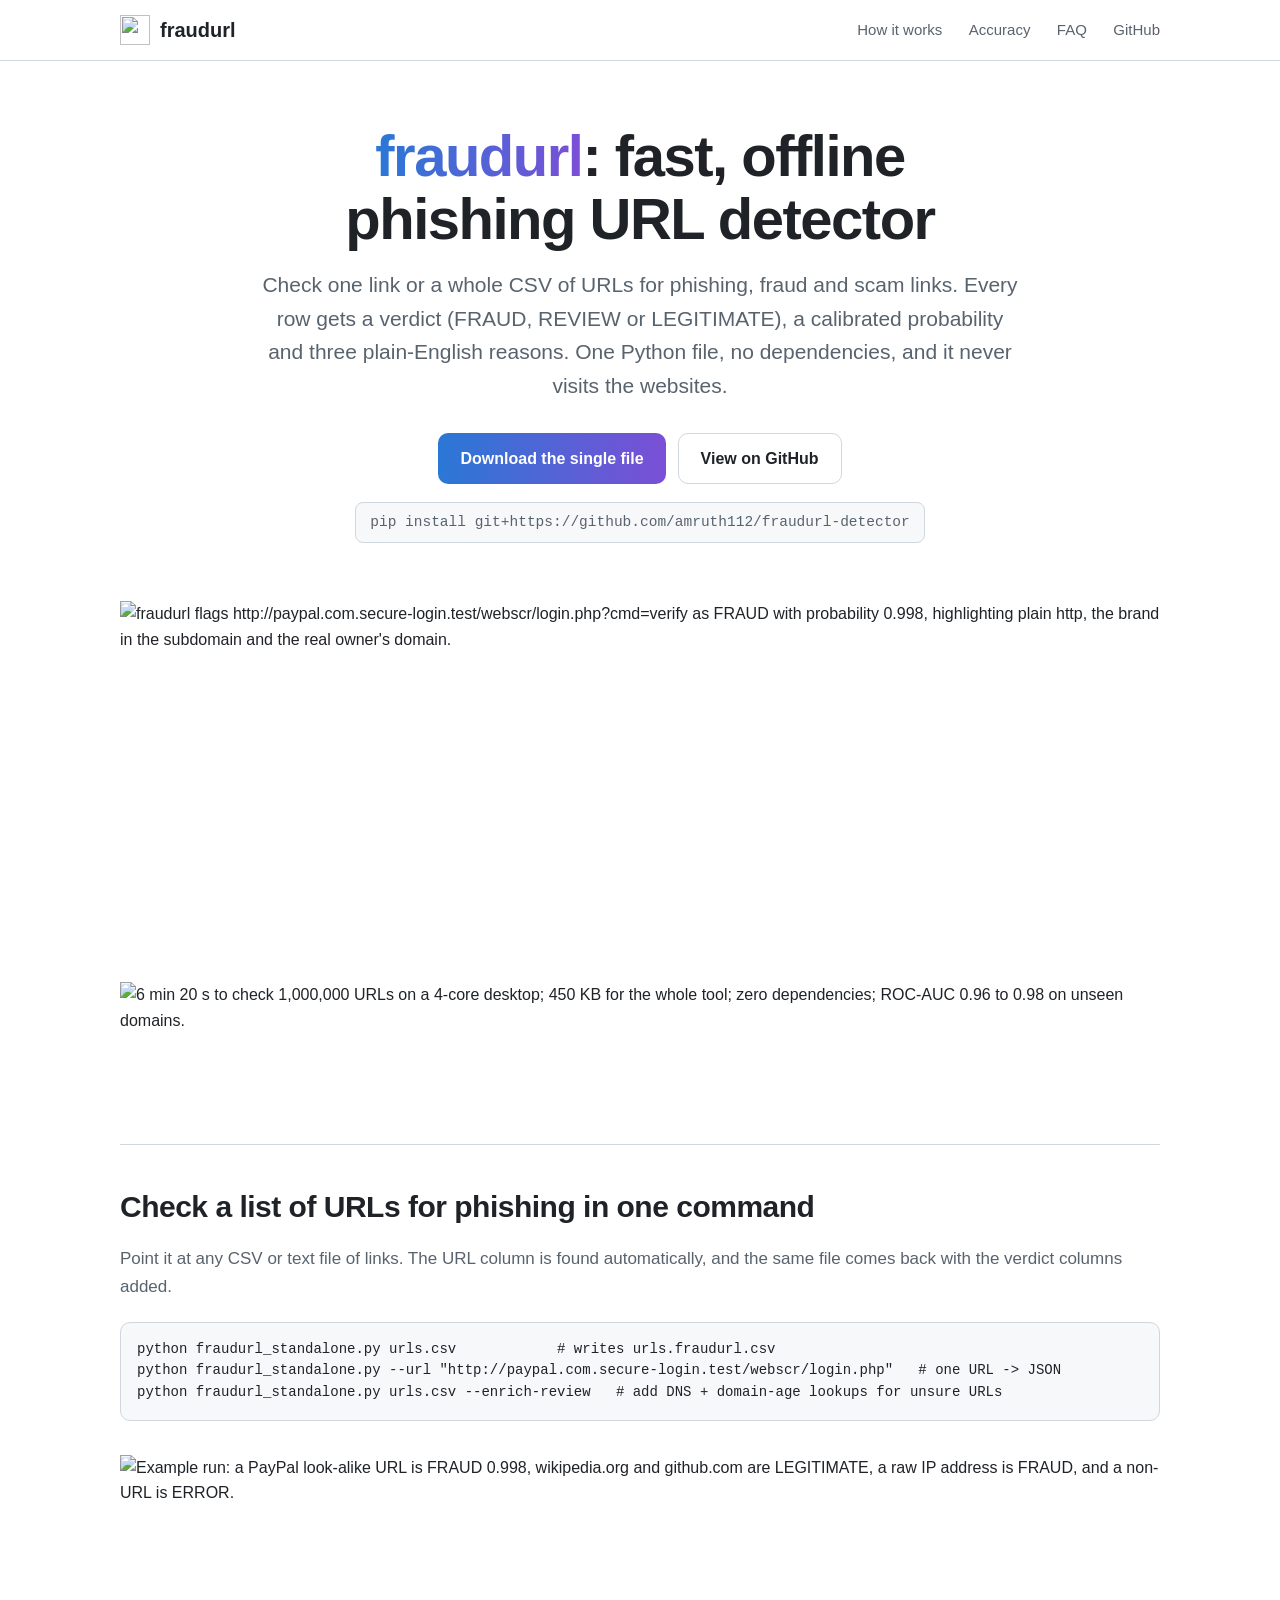
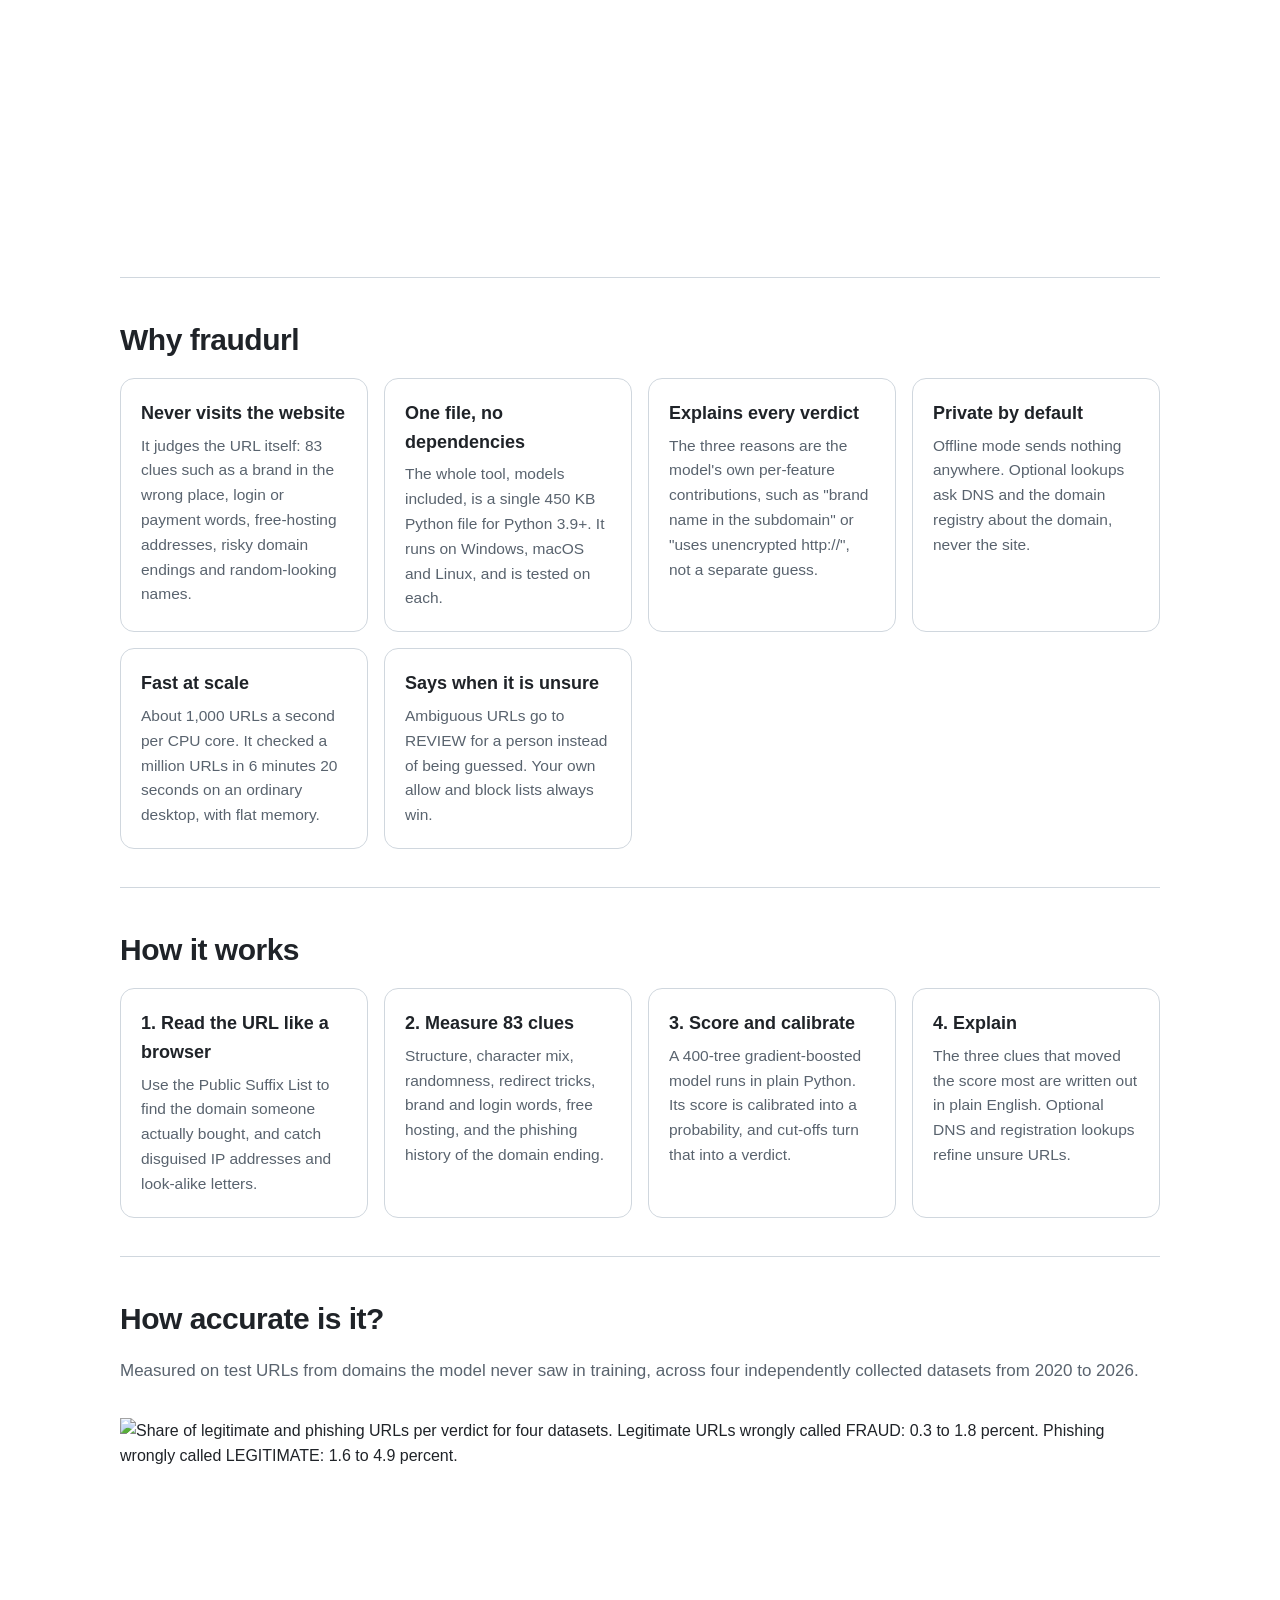
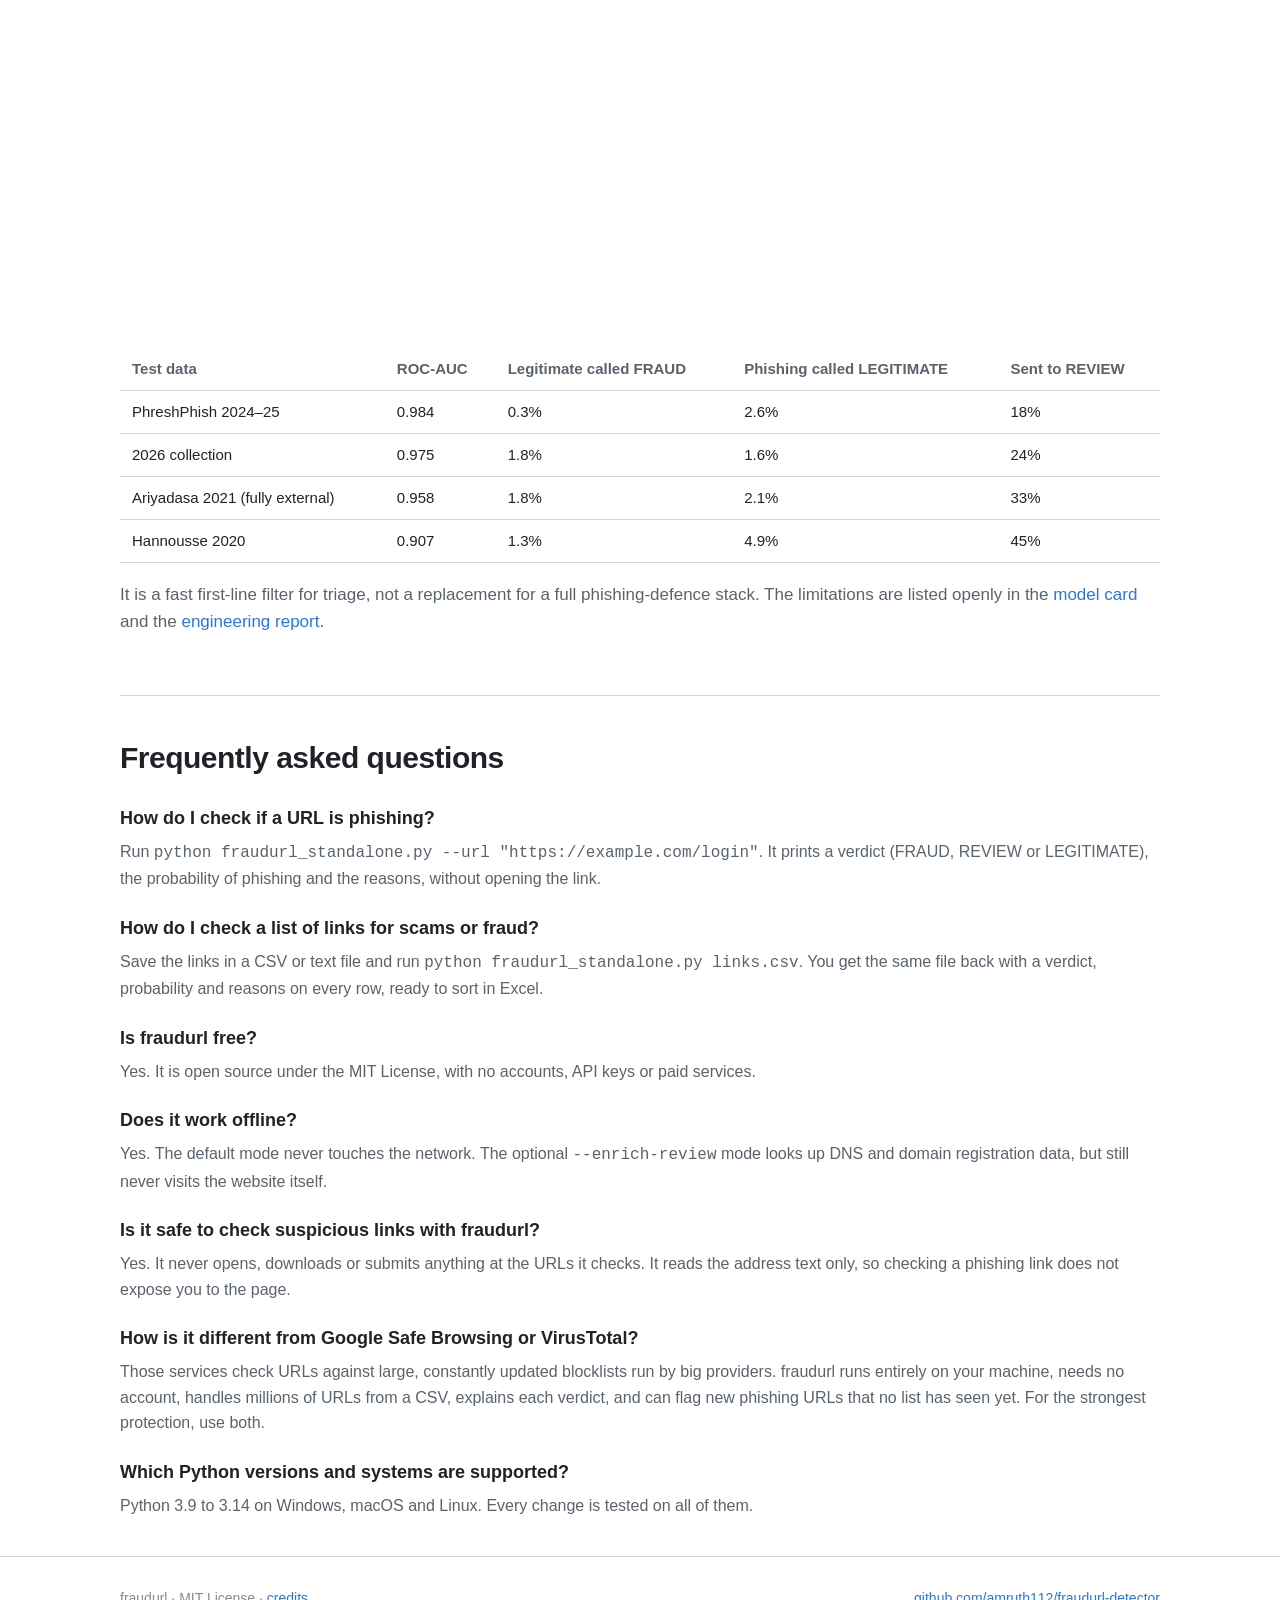
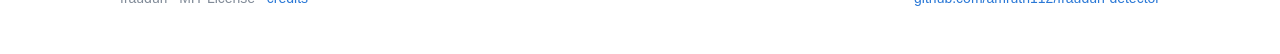
==== site/index.html @ 2fe46972 "SEO: project website, social preview image, README FAQ and title - site/: GitHub Pages landing page " ====
<!doctype html>
<html lang="en">
<head>
<meta charset="utf-8">
<meta name="viewport" content="width=device-width, initial-scale=1">
<title>fraudurl: Fast, Offline Phishing URL Detector for Python (Free, Open Source)</title>
<meta name="description" content="fraudurl is a free, open-source phishing URL detector. Check one link or a whole CSV of URLs for phishing, fraud and scam links, offline, with a calibrated probability and plain-English reasons. One Python file, no dependencies.">
<meta name="keywords" content="fraudurl, phishing URL detector, phishing URL checker, malicious URL detection, scam link checker, fraud URL checker, check URL for phishing, phishing detection python, URL classifier, CSV">
<meta name="author" content="Amruthjithraj V.R">
<meta name="robots" content="index, follow">
<link rel="canonical" href="https://amruth112.github.io/fraudurl-detector/">
<link rel="icon" href="assets/favicon.svg" type="image/svg+xml">
<meta name="theme-color" content="#0d1117">

<meta property="og:type" content="website">
<meta property="og:site_name" content="fraudurl">
<meta property="og:title" content="fraudurl: fast, offline phishing URL detector">
<meta property="og:description" content="Check any URL or CSV list for phishing, fraud and scam links. One Python file, zero dependencies, plain-English reasons for every verdict.">
<meta property="og:url" content="https://amruth112.github.io/fraudurl-detector/">
<meta property="og:image" content="https://amruth112.github.io/fraudurl-detector/assets/social-preview.png">
<meta property="og:image:width" content="1280">
<meta property="og:image:height" content="640">
<meta property="og:image:alt" content="fraudurl: fast, offline phishing URL detector">
<meta name="twitter:card" content="summary_large_image">
<meta name="twitter:title" content="fraudurl: fast, offline phishing URL detector">
<meta name="twitter:description" content="Check any URL or CSV list for phishing, fraud and scam links. One Python file, zero dependencies.">
<meta name="twitter:image" content="https://amruth112.github.io/fraudurl-detector/assets/social-preview.png">

<script type="application/ld+json">
{
  "@context": "https://schema.org",
  "@type": "SoftwareApplication",
  "name": "fraudurl",
  "alternateName": ["fraudurl-detector", "fraud url detector"],
  "description": "Fast, offline phishing URL detector. Checks a single URL or a CSV list of URLs for phishing, fraud and scam links and returns a verdict (FRAUD, REVIEW or LEGITIMATE), a calibrated probability and plain-English reasons.",
  "applicationCategory": "SecurityApplication",
  "operatingSystem": "Windows, macOS, Linux",
  "softwareVersion": "1.0.0",
  "datePublished": "2026-09-28",
  "license": "https://opensource.org/licenses/MIT",
  "isAccessibleForFree": true,
  "offers": {"@type": "Offer", "price": "0", "priceCurrency": "USD"},
  "url": "https://amruth112.github.io/fraudurl-detector/",
  "downloadUrl": "https://github.com/amruth112/fraudurl-detector/releases/latest/download/fraudurl_standalone.py",
  "installUrl": "https://github.com/amruth112/fraudurl-detector#quick-start",
  "screenshot": "https://amruth112.github.io/fraudurl-detector/assets/social-preview.png",
  "author": {"@type": "Person", "name": "Amruthjithraj V.R", "url": "https://github.com/amruth112"},
  "sameAs": ["https://github.com/amruth112/fraudurl-detector"]
}
</script>
<script type="application/ld+json">
{
  "@context": "https://schema.org",
  "@type": "SoftwareSourceCode",
  "name": "fraudurl",
  "codeRepository": "https://github.com/amruth112/fraudurl-detector",
  "programmingLanguage": "Python",
  "runtimePlatform": "Python 3.9+",
  "license": "https://opensource.org/licenses/MIT",
  "description": "Open-source phishing and malicious URL detection in pure Python: 83 URL features, a gradient-boosted model, calibrated probabilities and explainable verdicts."
}
</script>

<style>
:root {
  --bg: #ffffff; --bg2: #f6f8fa; --card: #ffffff; --ink: #1f2328; --ink2: #59636e; --muted: #818b98;
  --border: #d0d7de; --accent: #2a78d6; --accent2: #7b4fd6; --code: #f6f8fa;
}
@media (prefers-color-scheme: dark) {
  :root { --bg: #0d1117; --bg2: #121a2a; --card: #151b23; --ink: #f0f6fc; --ink2: #9198a1; --muted: #768390;
          --border: #3d444d; --accent: #3987e5; --accent2: #9d7ce8; --code: #151b23; }
}
* { box-sizing: border-box; }
html { scroll-behavior: smooth; }
body { margin: 0; background: var(--bg); color: var(--ink); line-height: 1.6;
       font-family: -apple-system, BlinkMacSystemFont, "Segoe UI", "Noto Sans", Helvetica, Arial, sans-serif; }
a { color: var(--accent); text-decoration: none; }
a:hover { text-decoration: underline; }
.wrap { max-width: 1080px; margin: 0 auto; padding: 0 20px; }
header.top { position: sticky; top: 0; z-index: 10; background: color-mix(in srgb, var(--bg) 88%, transparent);
             backdrop-filter: blur(8px); border-bottom: 1px solid var(--border); }
header.top .wrap { display: flex; align-items: center; justify-content: space-between; height: 60px; }
.brand { display: flex; align-items: center; gap: 10px; font-weight: 800; font-size: 20px; color: var(--ink); }
.brand img { width: 30px; height: 30px; }
nav a { color: var(--ink2); margin-left: 22px; font-weight: 500; font-size: 15px; }
.hero { padding: 64px 0 24px; text-align: center; }
.hero h1 { font-size: clamp(34px, 5.6vw, 58px); line-height: 1.08; letter-spacing: -1.5px; margin: 0 0 18px; }
.hero h1 .grad { background: linear-gradient(90deg, var(--accent), var(--accent2)); -webkit-background-clip: text;
                 background-clip: text; color: transparent; }
.hero p.lead { font-size: clamp(17px, 2.2vw, 21px); color: var(--ink2); max-width: 760px; margin: 0 auto 30px; }
.cta { display: flex; gap: 12px; justify-content: center; flex-wrap: wrap; margin-bottom: 18px; }
.btn { display: inline-flex; align-items: center; gap: 8px; padding: 12px 22px; border-radius: 10px; font-weight: 700;
       font-size: 16px; border: 1px solid var(--border); color: var(--ink); background: var(--card); }
.btn.primary { background: linear-gradient(90deg, var(--accent), var(--accent2)); color: #fff; border: 0; }
.btn:hover { text-decoration: none; filter: brightness(1.05); }
.install { display: inline-block; font-family: ui-monospace, SFMono-Regular, Menlo, Consolas, monospace; font-size: 14.5px;
           background: var(--code); border: 1px solid var(--border); border-radius: 8px; padding: 8px 14px; color: var(--ink2); }
figure { margin: 34px 0; }
figure img, picture img { width: 100%; height: auto; display: block; }
section { padding: 38px 0; border-top: 1px solid var(--border); }
section h2 { font-size: 30px; letter-spacing: -0.5px; margin: 0 0 14px; }
section p.sub { color: var(--ink2); margin: 0 0 22px; font-size: 17px; }
.grid { display: grid; grid-template-columns: repeat(auto-fit, minmax(230px, 1fr)); gap: 16px; }
.card { background: var(--card); border: 1px solid var(--border); border-radius: 14px; padding: 20px; }
.card h3 { margin: 0 0 6px; font-size: 18px; }
.card p { margin: 0; color: var(--ink2); font-size: 15.5px; }
pre { background: var(--code); border: 1px solid var(--border); border-radius: 10px; padding: 16px; overflow-x: auto;
      font-size: 14px; line-height: 1.55; }
code { font-family: ui-monospace, SFMono-Regular, Menlo, Consolas, monospace; }
table { width: 100%; border-collapse: collapse; font-size: 15px; }
th, td { text-align: left; padding: 9px 12px; border-bottom: 1px solid var(--border); }
th { color: var(--ink2); font-weight: 600; }
.faq h3 { font-size: 18px; margin: 22px 0 6px; }
.faq p { margin: 0; color: var(--ink2); }
footer { border-top: 1px solid var(--border); padding: 30px 0 50px; color: var(--muted); font-size: 14px; }
footer .wrap { display: flex; justify-content: space-between; flex-wrap: wrap; gap: 12px; }
@media (max-width: 640px) { nav a.opt { display: none; } }
</style>
</head>
<body>

<header class="top">
  <div class="wrap">
    <a class="brand" href="#top"><img src="assets/favicon.svg" alt="" width="30" height="30">fraudurl</a>
    <nav>
      <a class="opt" href="#how">How it works</a>
      <a class="opt" href="#accuracy">Accuracy</a>
      <a class="opt" href="#faq">FAQ</a>
      <a href="https://github.com/amruth112/fraudurl-detector">GitHub</a>
    </nav>
  </div>
</header>

<main id="top" class="wrap">

  <div class="hero">
    <h1><span class="grad">fraudurl</span>: fast, offline<br>phishing URL detector</h1>
    <p class="lead">Check one link or a whole CSV of URLs for phishing, fraud and scam links. Every row gets a verdict
      (FRAUD, REVIEW or LEGITIMATE), a calibrated probability and three plain-English reasons. One Python file, no
      dependencies, and it never visits the websites.</p>
    <div class="cta">
      <a class="btn primary" href="https://github.com/amruth112/fraudurl-detector/releases/latest/download/fraudurl_standalone.py">Download the single file</a>
      <a class="btn" href="https://github.com/amruth112/fraudurl-detector">View on GitHub</a>
    </div>
    <span class="install">pip install git+https://github.com/amruth112/fraudurl-detector</span>
  </div>

  <figure>
    <picture>
      <source media="(prefers-color-scheme: dark)" srcset="assets/hero-dark.svg">
      <img src="assets/hero-light.svg" width="1200" height="400"
           alt="fraudurl flags http://paypal.com.secure-login.test/webscr/login.php?cmd=verify as FRAUD with probability 0.998, highlighting plain http, the brand in the subdomain and the real owner's domain.">
    </picture>
  </figure>

  <figure>
    <picture>
      <source media="(prefers-color-scheme: dark)" srcset="assets/stats-dark.svg">
      <img src="assets/stats-light.svg" width="1200" height="148" loading="lazy"
           alt="6 min 20 s to check 1,000,000 URLs on a 4-core desktop; 450 KB for the whole tool; zero dependencies; ROC-AUC 0.96 to 0.98 on unseen domains.">
    </picture>
  </figure>

  <section id="use">
    <h2>Check a list of URLs for phishing in one command</h2>
    <p class="sub">Point it at any CSV or text file of links. The URL column is found automatically, and the same
      file comes back with the verdict columns added.</p>
<pre><code>python fraudurl_standalone.py urls.csv            # writes urls.fraudurl.csv
python fraudurl_standalone.py --url "http://paypal.com.secure-login.test/webscr/login.php"   # one URL -> JSON
python fraudurl_standalone.py urls.csv --enrich-review   # add DNS + domain-age lookups for unsure URLs</code></pre>
    <figure>
      <picture>
        <source media="(prefers-color-scheme: dark)" srcset="assets/demo-dark.svg">
        <img src="assets/demo-light.svg" width="1200" height="404" loading="lazy"
             alt="Example run: a PayPal look-alike URL is FRAUD 0.998, wikipedia.org and github.com are LEGITIMATE, a raw IP address is FRAUD, and a non-URL is ERROR.">
      </picture>
    </figure>
  </section>

  <section id="why">
    <h2>Why fraudurl</h2>
    <div class="grid">
      <div class="card"><h3>Never visits the website</h3><p>It judges the URL itself: 83 clues such as a brand in the
        wrong place, login or payment words, free-hosting addresses, risky domain endings and random-looking names.</p></div>
      <div class="card"><h3>One file, no dependencies</h3><p>The whole tool, models included, is a single 450 KB Python
        file for Python 3.9+. It runs on Windows, macOS and Linux, and is tested on each.</p></div>
      <div class="card"><h3>Explains every verdict</h3><p>The three reasons are the model's own per-feature
        contributions, such as "brand name in the subdomain" or "uses unencrypted http://", not a separate guess.</p></div>
      <div class="card"><h3>Private by default</h3><p>Offline mode sends nothing anywhere. Optional lookups ask DNS and
        the domain registry about the domain, never the site.</p></div>
      <div class="card"><h3>Fast at scale</h3><p>About 1,000 URLs a second per CPU core. It checked a million URLs in
        6 minutes 20 seconds on an ordinary desktop, with flat memory.</p></div>
      <div class="card"><h3>Says when it is unsure</h3><p>Ambiguous URLs go to REVIEW for a person instead of being
        guessed. Your own allow and block lists always win.</p></div>
    </div>
  </section>

  <section id="how">
    <h2>How it works</h2>
    <div class="grid">
      <div class="card"><h3>1. Read the URL like a browser</h3><p>Use the Public Suffix List to find the domain someone
        actually bought, and catch disguised IP addresses and look-alike letters.</p></div>
      <div class="card"><h3>2. Measure 83 clues</h3><p>Structure, character mix, randomness, redirect tricks, brand and
        login words, free hosting, and the phishing history of the domain ending.</p></div>
      <div class="card"><h3>3. Score and calibrate</h3><p>A 400-tree gradient-boosted model runs in plain Python. Its
        score is calibrated into a probability, and cut-offs turn that into a verdict.</p></div>
      <div class="card"><h3>4. Explain</h3><p>The three clues that moved the score most are written out in plain
        English. Optional DNS and registration lookups refine unsure URLs.</p></div>
    </div>
  </section>

  <section id="accuracy">
    <h2>How accurate is it?</h2>
    <p class="sub">Measured on test URLs from domains the model never saw in training, across four independently
      collected datasets from 2020 to 2026.</p>
    <figure>
      <picture>
        <source media="(prefers-color-scheme: dark)" srcset="assets/verdicts-dark.svg">
        <img src="assets/verdicts-light.svg" width="1200" height="572" loading="lazy"
             alt="Share of legitimate and phishing URLs per verdict for four datasets. Legitimate URLs wrongly called FRAUD: 0.3 to 1.8 percent. Phishing wrongly called LEGITIMATE: 1.6 to 4.9 percent.">
      </picture>
    </figure>
    <table>
      <thead><tr><th>Test data</th><th>ROC-AUC</th><th>Legitimate called FRAUD</th><th>Phishing called LEGITIMATE</th><th>Sent to REVIEW</th></tr></thead>
      <tbody>
        <tr><td>PhreshPhish 2024–25</td><td>0.984</td><td>0.3%</td><td>2.6%</td><td>18%</td></tr>
        <tr><td>2026 collection</td><td>0.975</td><td>1.8%</td><td>1.6%</td><td>24%</td></tr>
        <tr><td>Ariyadasa 2021 (fully external)</td><td>0.958</td><td>1.8%</td><td>2.1%</td><td>33%</td></tr>
        <tr><td>Hannousse 2020</td><td>0.907</td><td>1.3%</td><td>4.9%</td><td>45%</td></tr>
      </tbody>
    </table>
    <p class="sub" style="margin-top:18px">It is a fast first-line filter for triage, not a replacement for a full
      phishing-defence stack. The limitations are listed openly in the
      <a href="https://github.com/amruth112/fraudurl-detector/blob/main/MODEL_CARD.md">model card</a> and the
      <a href="https://github.com/amruth112/fraudurl-detector/blob/main/REPORT.md">engineering report</a>.</p>
  </section>

  <section id="faq" class="faq">
    <h2>Frequently asked questions</h2>

    <h3>How do I check if a URL is phishing?</h3>
    <p>Run <code>python fraudurl_standalone.py --url "https://example.com/login"</code>. It prints a verdict (FRAUD,
      REVIEW or LEGITIMATE), the probability of phishing and the reasons, without opening the link.</p>

    <h3>How do I check a list of links for scams or fraud?</h3>
    <p>Save the links in a CSV or text file and run <code>python fraudurl_standalone.py links.csv</code>. You get the
      same file back with a verdict, probability and reasons on every row, ready to sort in Excel.</p>

    <h3>Is fraudurl free?</h3>
    <p>Yes. It is open source under the MIT License, with no accounts, API keys or paid services.</p>

    <h3>Does it work offline?</h3>
    <p>Yes. The default mode never touches the network. The optional <code>--enrich-review</code> mode looks up DNS
      and domain registration data, but still never visits the website itself.</p>

    <h3>Is it safe to check suspicious links with fraudurl?</h3>
    <p>Yes. It never opens, downloads or submits anything at the URLs it checks. It reads the address text only, so
      checking a phishing link does not expose you to the page.</p>

    <h3>How is it different from Google Safe Browsing or VirusTotal?</h3>
    <p>Those services check URLs against large, constantly updated blocklists run by big providers. fraudurl runs
      entirely on your machine, needs no account, handles millions of URLs from a CSV, explains each verdict, and can
      flag new phishing URLs that no list has seen yet. For the strongest protection, use both.</p>

    <h3>Which Python versions and systems are supported?</h3>
    <p>Python 3.9 to 3.14 on Windows, macOS and Linux. Every change is tested on all of them.</p>
  </section>

</main>

<footer>
  <div class="wrap">
    <span>fraudurl · MIT License · <a href="https://github.com/amruth112/fraudurl-detector/blob/main/NOTICE.md">credits</a></span>
    <span><a href="https://github.com/amruth112/fraudurl-detector">github.com/amruth112/fraudurl-detector</a></span>
  </div>
</footer>

</body>
</html>
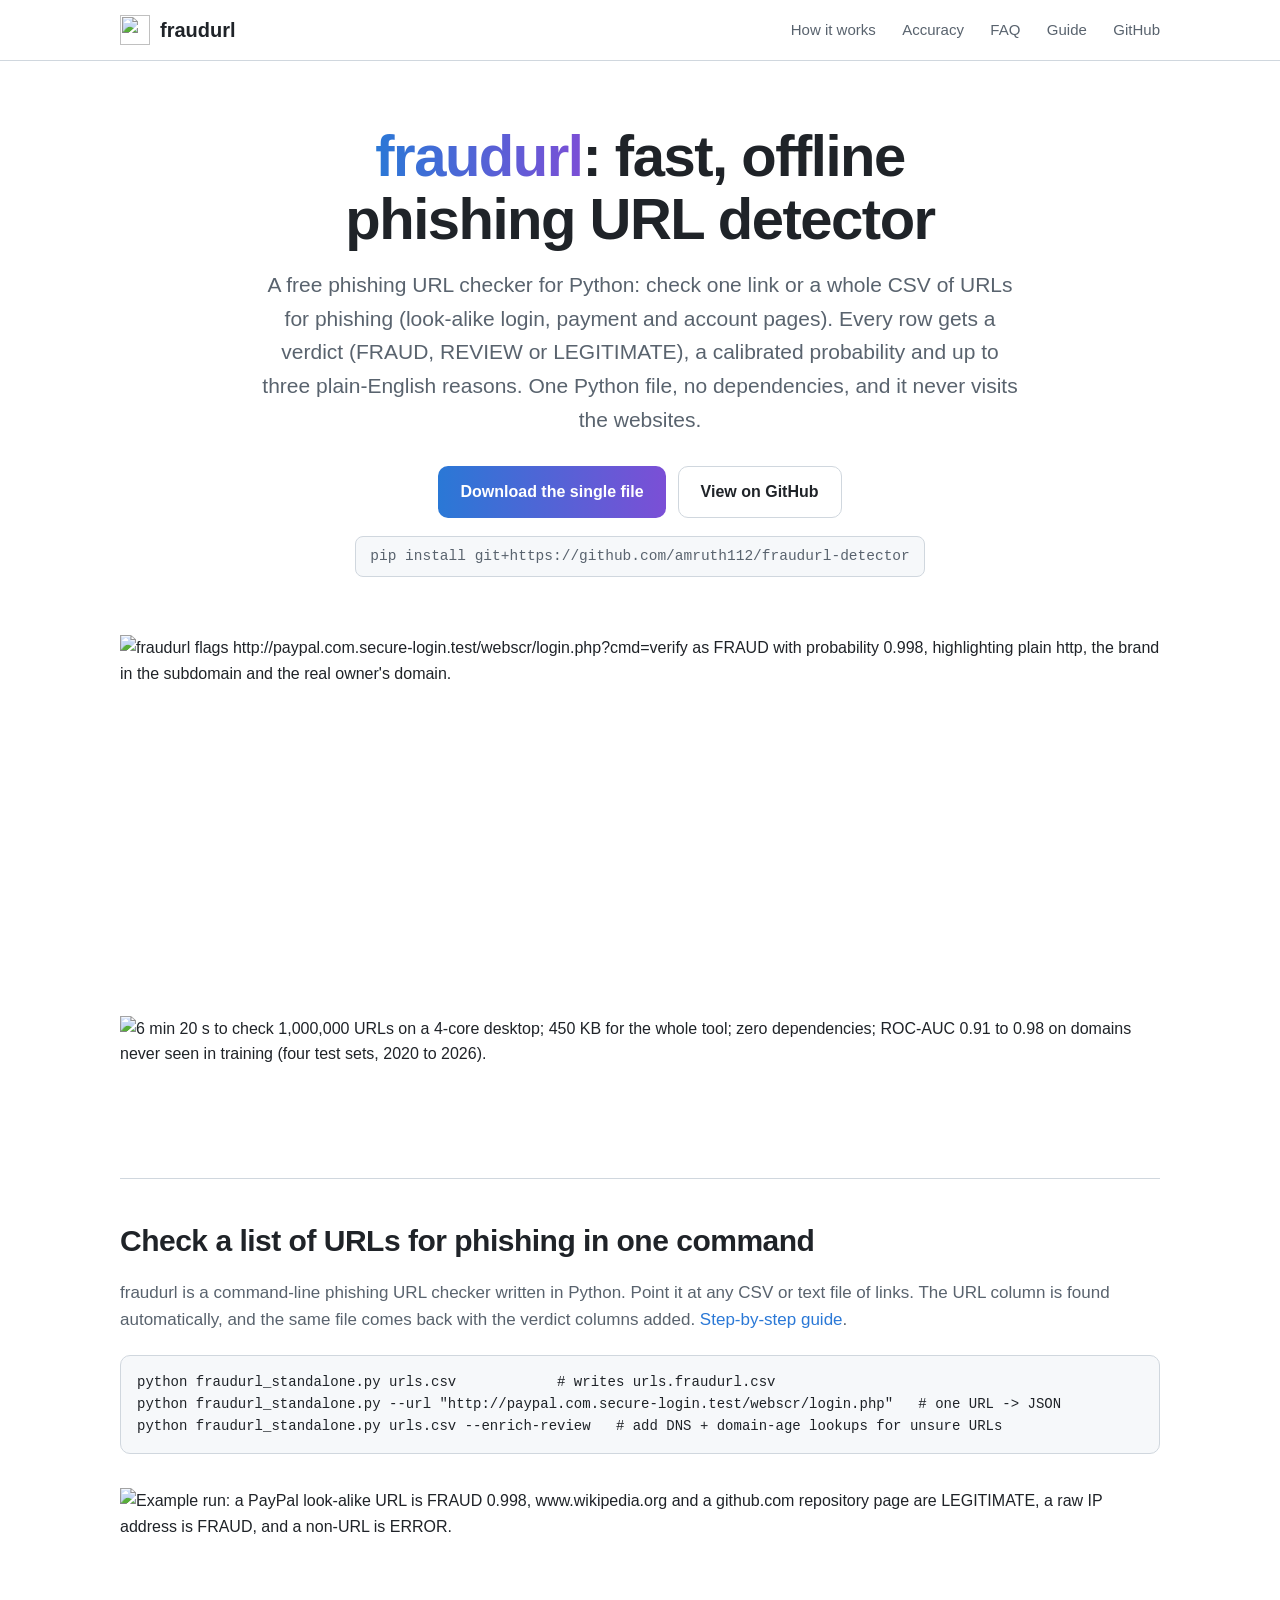
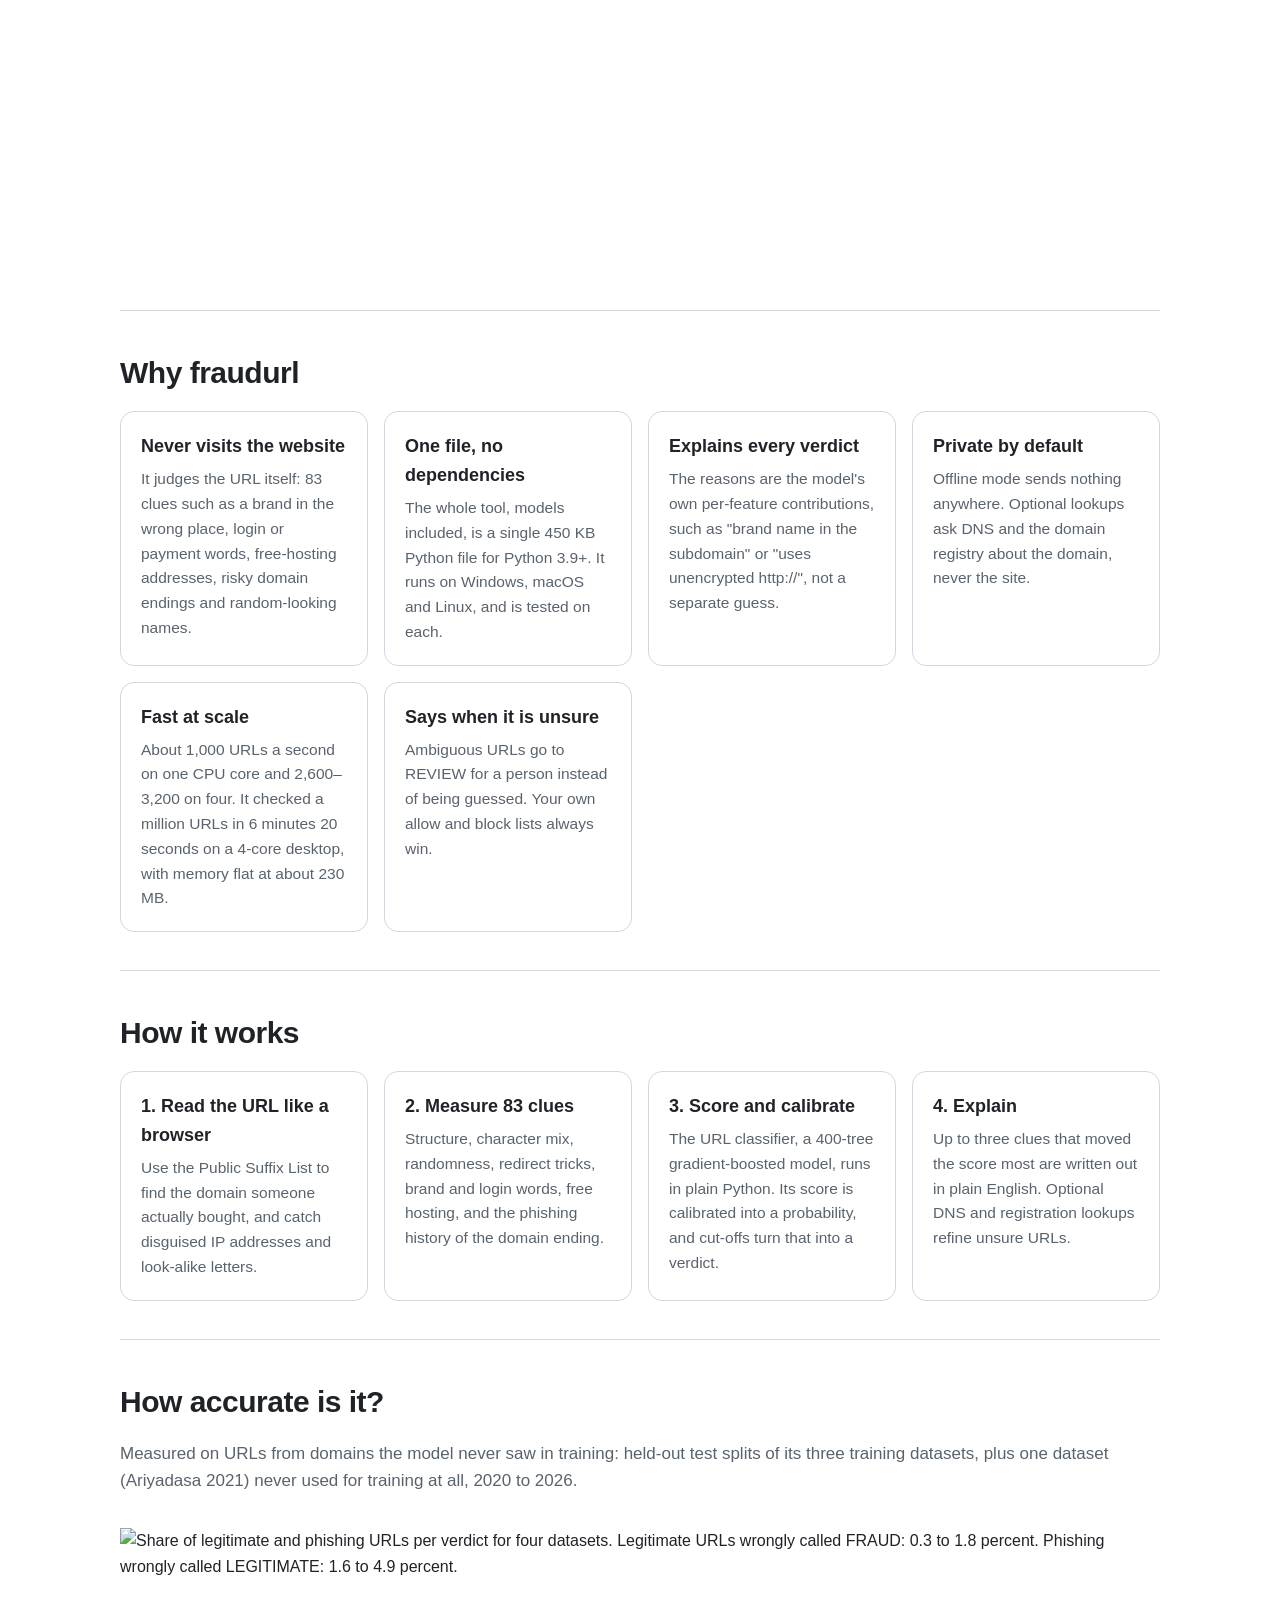
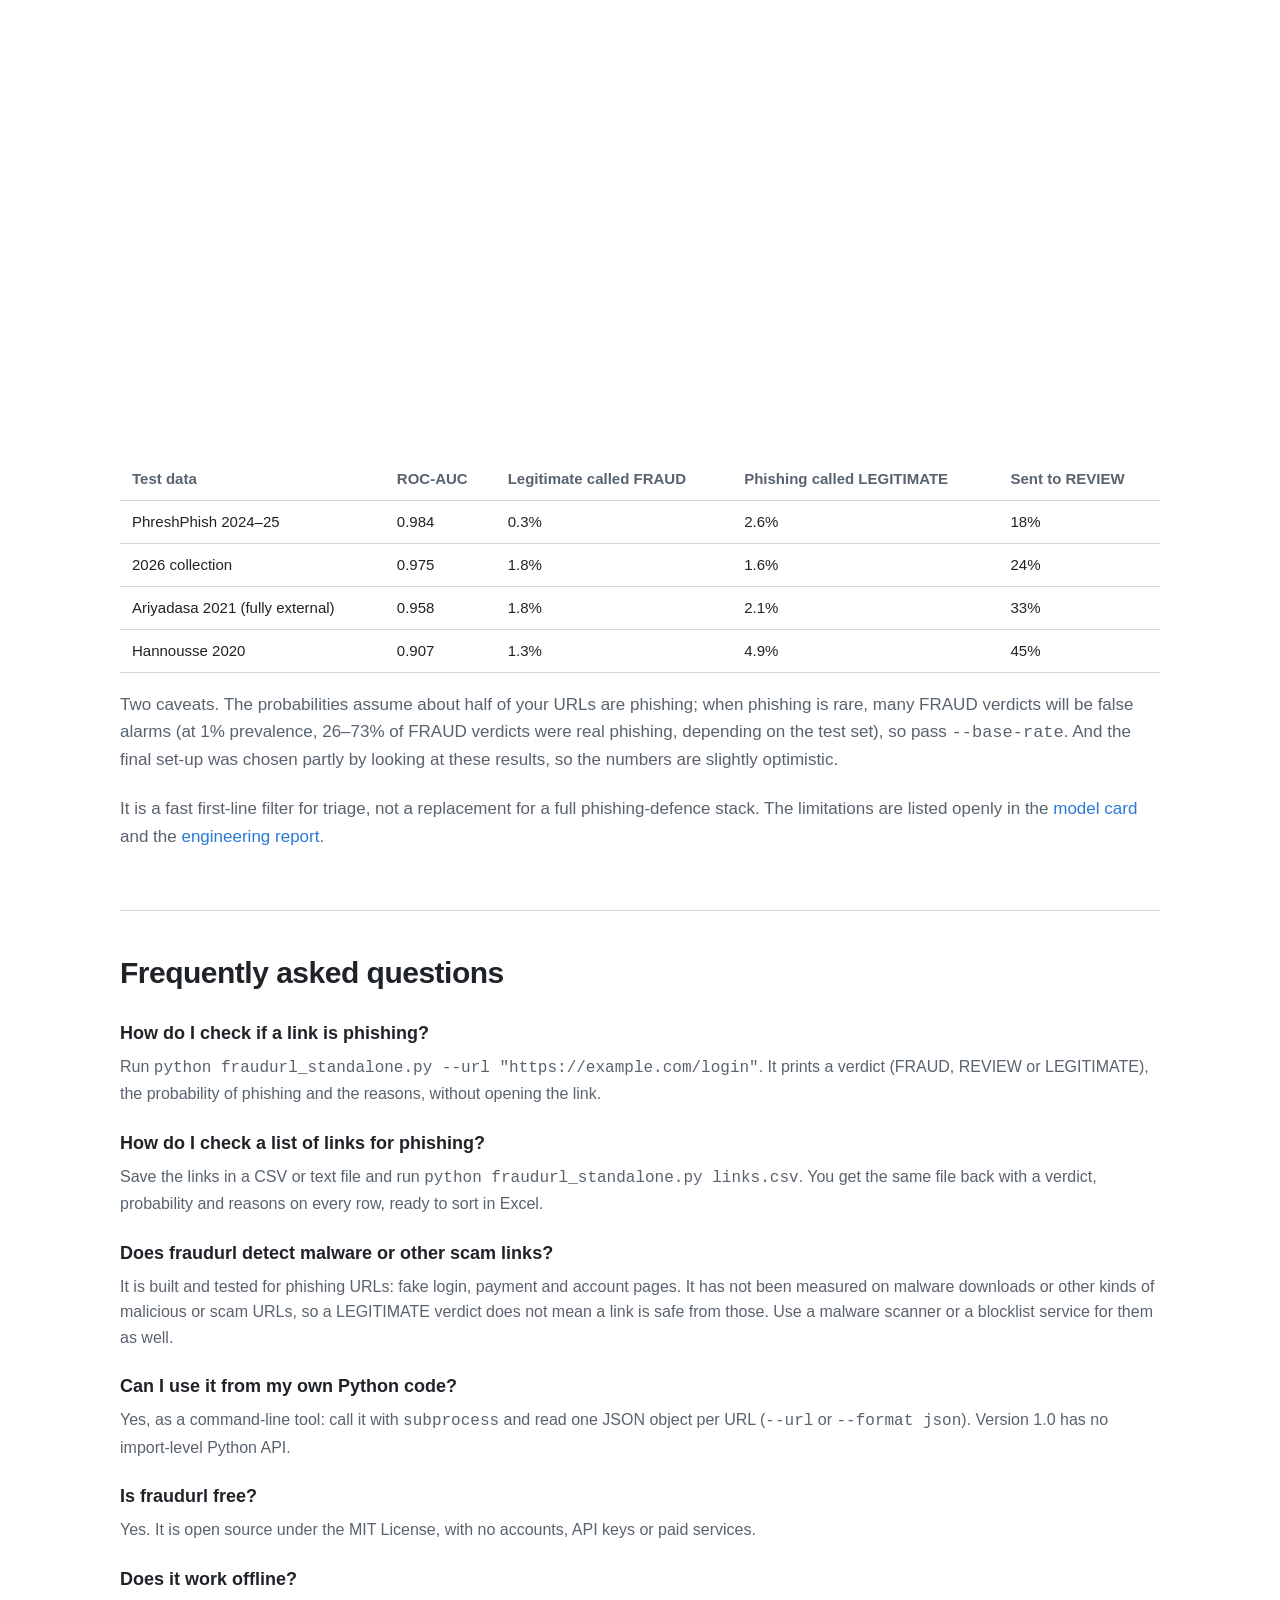
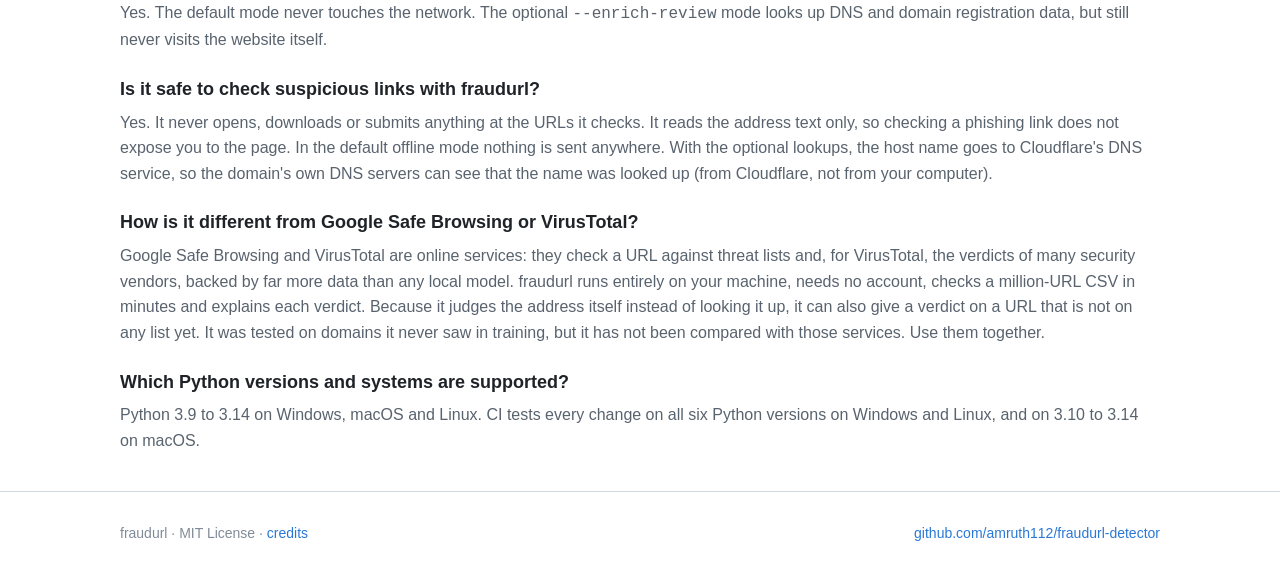
==== commit 46737ecc: "Make the website and README search-ready, and keep every claim honest - Website: shorter title and m" ====
--- a/site/index.html
+++ b/site/index.html
@@ -3,119 +3,112 @@
 <head>
 <meta charset="utf-8">
 <meta name="viewport" content="width=device-width, initial-scale=1">
-<title>fraudurl: Fast, Offline Phishing URL Detector for Python (Free, Open Source)</title>
-<meta name="description" content="fraudurl is a free, open-source phishing URL detector. Check one link or a whole CSV of URLs for phishing, fraud and scam links, offline, with a calibrated probability and plain-English reasons. One Python file, no dependencies.">
-<meta name="keywords" content="fraudurl, phishing URL detector, phishing URL checker, malicious URL detection, scam link checker, fraud URL checker, check URL for phishing, phishing detection python, URL classifier, CSV">
+<title>fraudurl: fast, offline phishing URL detector for Python</title>
+<meta name="description" content="fraudurl is a free, open-source phishing URL checker for Python. Check one link or a CSV of URLs offline; get a verdict, probability and plain-English reasons.">
 <meta name="author" content="Amruthjithraj V.R">
 <meta name="robots" content="index, follow">
 <link rel="canonical" href="https://amruth112.github.io/fraudurl-detector/">
 <link rel="icon" href="assets/favicon.svg" type="image/svg+xml">
+<link rel="icon" href="assets/favicon-48.png" sizes="48x48" type="image/png">
+<link rel="apple-touch-icon" href="assets/apple-touch-icon.png">
 <meta name="theme-color" content="#0d1117">
 
 <meta property="og:type" content="website">
 <meta property="og:site_name" content="fraudurl">
-<meta property="og:title" content="fraudurl: fast, offline phishing URL detector">
-<meta property="og:description" content="Check any URL or CSV list for phishing, fraud and scam links. One Python file, zero dependencies, plain-English reasons for every verdict.">
+<meta property="og:locale" content="en_US">
+<meta property="og:title" content="fraudurl: offline phishing URL detector for Python">
+<meta property="og:description" content="Check one URL or a whole CSV list for phishing links, offline. One Python file, zero dependencies, plain-English reasons for every verdict.">
 <meta property="og:url" content="https://amruth112.github.io/fraudurl-detector/">
 <meta property="og:image" content="https://amruth112.github.io/fraudurl-detector/assets/social-preview.png">
 <meta property="og:image:width" content="1280">
 <meta property="og:image:height" content="640">
 <meta property="og:image:alt" content="fraudurl: fast, offline phishing URL detector">
 <meta name="twitter:card" content="summary_large_image">
-<meta name="twitter:title" content="fraudurl: fast, offline phishing URL detector">
-<meta name="twitter:description" content="Check any URL or CSV list for phishing, fraud and scam links. One Python file, zero dependencies.">
+<meta name="twitter:title" content="fraudurl: offline phishing URL detector for Python">
+<meta name="twitter:description" content="Check one URL or a whole CSV list for phishing links, offline. One Python file, zero dependencies.">
 <meta name="twitter:image" content="https://amruth112.github.io/fraudurl-detector/assets/social-preview.png">
+<meta name="twitter:image:alt" content="fraudurl: fast, offline phishing URL detector">
 
 <script type="application/ld+json">
 {
   "@context": "https://schema.org",
-  "@type": "SoftwareApplication",
-  "name": "fraudurl",
-  "alternateName": ["fraudurl-detector", "fraud url detector"],
-  "description": "Fast, offline phishing URL detector. Checks a single URL or a CSV list of URLs for phishing, fraud and scam links and returns a verdict (FRAUD, REVIEW or LEGITIMATE), a calibrated probability and plain-English reasons.",
-  "applicationCategory": "SecurityApplication",
-  "operatingSystem": "Windows, macOS, Linux",
-  "softwareVersion": "1.0.0",
-  "datePublished": "2026-09-28",
-  "license": "https://opensource.org/licenses/MIT",
-  "isAccessibleForFree": true,
-  "offers": {"@type": "Offer", "price": "0", "priceCurrency": "USD"},
-  "url": "https://amruth112.github.io/fraudurl-detector/",
-  "downloadUrl": "https://github.com/amruth112/fraudurl-detector/releases/latest/download/fraudurl_standalone.py",
-  "installUrl": "https://github.com/amruth112/fraudurl-detector#quick-start",
-  "screenshot": "https://amruth112.github.io/fraudurl-detector/assets/social-preview.png",
-  "author": {"@type": "Person", "name": "Amruthjithraj V.R", "url": "https://github.com/amruth112"},
-  "sameAs": ["https://github.com/amruth112/fraudurl-detector"]
+  "@graph": [
+    {
+      "@type": "SoftwareApplication",
+      "@id": "https://amruth112.github.io/fraudurl-detector/#app",
+      "name": "fraudurl",
+      "alternateName": [
+        "fraudurl-detector",
+        "fraudurl phishing URL checker"
+      ],
+      "description": "Fast, offline phishing URL detector. Checks a single URL or a CSV list of URLs for phishing and returns a verdict (FRAUD, REVIEW or LEGITIMATE), a calibrated probability and plain-English reasons.",
+      "applicationCategory": "SecurityApplication",
+      "operatingSystem": "Windows, macOS, Linux",
+      "softwareVersion": "1.0.0",
+      "softwareRequirements": "Python 3.9 or later",
+      "fileSize": "450 KB",
+      "datePublished": "2026-09-28",
+      "inLanguage": "en",
+      "license": "https://spdx.org/licenses/MIT.html",
+      "isAccessibleForFree": true,
+      "offers": {
+        "@type": "Offer",
+        "price": "0",
+        "priceCurrency": "USD"
+      },
+      "url": "https://amruth112.github.io/fraudurl-detector/",
+      "image": "https://amruth112.github.io/fraudurl-detector/assets/social-preview.png",
+      "screenshot": "https://amruth112.github.io/fraudurl-detector/assets/social-preview.png",
+      "downloadUrl": "https://github.com/amruth112/fraudurl-detector/releases/latest/download/fraudurl_standalone.py",
+      "installUrl": "https://github.com/amruth112/fraudurl-detector#quick-start",
+      "releaseNotes": "https://github.com/amruth112/fraudurl-detector/blob/main/CHANGELOG.md",
+      "softwareHelp": {
+        "@type": "CreativeWork",
+        "url": "https://github.com/amruth112/fraudurl-detector/blob/main/HOW_IT_WORKS.md"
+      },
+      "featureList": [
+        "Check one URL or a CSV of URLs for phishing",
+        "Runs offline and never visits the website",
+        "Verdict, calibrated probability and up to three plain-English reasons per URL",
+        "Optional DNS and domain-age lookups for unsure URLs",
+        "Your own allow and block lists",
+        "CSV or JSON Lines output"
+      ],
+      "author": {
+        "@type": "Person",
+        "name": "Amruthjithraj V.R",
+        "url": "https://github.com/amruth112"
+      },
+      "sameAs": [
+        "https://github.com/amruth112/fraudurl-detector"
+      ]
+    },
+    {
+      "@type": "SoftwareSourceCode",
+      "@id": "https://amruth112.github.io/fraudurl-detector/#code",
+      "name": "fraudurl",
+      "url": "https://github.com/amruth112/fraudurl-detector",
+      "codeRepository": "https://github.com/amruth112/fraudurl-detector",
+      "programmingLanguage": "Python",
+      "runtimePlatform": "Python 3.9+",
+      "version": "1.0.0",
+      "datePublished": "2026-09-28",
+      "license": "https://spdx.org/licenses/MIT.html",
+      "author": {
+        "@type": "Person",
+        "name": "Amruthjithraj V.R",
+        "url": "https://github.com/amruth112"
+      },
+      "targetProduct": {
+        "@id": "https://amruth112.github.io/fraudurl-detector/#app"
+      },
+      "description": "Open-source phishing URL detection in pure Python: 83 URL features, a gradient-boosted model, calibrated probabilities and explainable verdicts."
+    }
+  ]
 }
 </script>
-<script type="application/ld+json">
-{
-  "@context": "https://schema.org",
-  "@type": "SoftwareSourceCode",
-  "name": "fraudurl",
-  "codeRepository": "https://github.com/amruth112/fraudurl-detector",
-  "programmingLanguage": "Python",
-  "runtimePlatform": "Python 3.9+",
-  "license": "https://opensource.org/licenses/MIT",
-  "description": "Open-source phishing and malicious URL detection in pure Python: 83 URL features, a gradient-boosted model, calibrated probabilities and explainable verdicts."
-}
-</script>
-
-<style>
-:root {
-  --bg: #ffffff; --bg2: #f6f8fa; --card: #ffffff; --ink: #1f2328; --ink2: #59636e; --muted: #818b98;
-  --border: #d0d7de; --accent: #2a78d6; --accent2: #7b4fd6; --code: #f6f8fa;
-}
-@media (prefers-color-scheme: dark) {
-  :root { --bg: #0d1117; --bg2: #121a2a; --card: #151b23; --ink: #f0f6fc; --ink2: #9198a1; --muted: #768390;
-          --border: #3d444d; --accent: #3987e5; --accent2: #9d7ce8; --code: #151b23; }
-}
-* { box-sizing: border-box; }
-html { scroll-behavior: smooth; }
-body { margin: 0; background: var(--bg); color: var(--ink); line-height: 1.6;
-       font-family: -apple-system, BlinkMacSystemFont, "Segoe UI", "Noto Sans", Helvetica, Arial, sans-serif; }
-a { color: var(--accent); text-decoration: none; }
-a:hover { text-decoration: underline; }
-.wrap { max-width: 1080px; margin: 0 auto; padding: 0 20px; }
-header.top { position: sticky; top: 0; z-index: 10; background: color-mix(in srgb, var(--bg) 88%, transparent);
-             backdrop-filter: blur(8px); border-bottom: 1px solid var(--border); }
-header.top .wrap { display: flex; align-items: center; justify-content: space-between; height: 60px; }
-.brand { display: flex; align-items: center; gap: 10px; font-weight: 800; font-size: 20px; color: var(--ink); }
-.brand img { width: 30px; height: 30px; }
-nav a { color: var(--ink2); margin-left: 22px; font-weight: 500; font-size: 15px; }
-.hero { padding: 64px 0 24px; text-align: center; }
-.hero h1 { font-size: clamp(34px, 5.6vw, 58px); line-height: 1.08; letter-spacing: -1.5px; margin: 0 0 18px; }
-.hero h1 .grad { background: linear-gradient(90deg, var(--accent), var(--accent2)); -webkit-background-clip: text;
-                 background-clip: text; color: transparent; }
-.hero p.lead { font-size: clamp(17px, 2.2vw, 21px); color: var(--ink2); max-width: 760px; margin: 0 auto 30px; }
-.cta { display: flex; gap: 12px; justify-content: center; flex-wrap: wrap; margin-bottom: 18px; }
-.btn { display: inline-flex; align-items: center; gap: 8px; padding: 12px 22px; border-radius: 10px; font-weight: 700;
-       font-size: 16px; border: 1px solid var(--border); color: var(--ink); background: var(--card); }
-.btn.primary { background: linear-gradient(90deg, var(--accent), var(--accent2)); color: #fff; border: 0; }
-.btn:hover { text-decoration: none; filter: brightness(1.05); }
-.install { display: inline-block; font-family: ui-monospace, SFMono-Regular, Menlo, Consolas, monospace; font-size: 14.5px;
-           background: var(--code); border: 1px solid var(--border); border-radius: 8px; padding: 8px 14px; color: var(--ink2); }
-figure { margin: 34px 0; }
-figure img, picture img { width: 100%; height: auto; display: block; }
-section { padding: 38px 0; border-top: 1px solid var(--border); }
-section h2 { font-size: 30px; letter-spacing: -0.5px; margin: 0 0 14px; }
-section p.sub { color: var(--ink2); margin: 0 0 22px; font-size: 17px; }
-.grid { display: grid; grid-template-columns: repeat(auto-fit, minmax(230px, 1fr)); gap: 16px; }
-.card { background: var(--card); border: 1px solid var(--border); border-radius: 14px; padding: 20px; }
-.card h3 { margin: 0 0 6px; font-size: 18px; }
-.card p { margin: 0; color: var(--ink2); font-size: 15.5px; }
-pre { background: var(--code); border: 1px solid var(--border); border-radius: 10px; padding: 16px; overflow-x: auto;
-      font-size: 14px; line-height: 1.55; }
-code { font-family: ui-monospace, SFMono-Regular, Menlo, Consolas, monospace; }
-table { width: 100%; border-collapse: collapse; font-size: 15px; }
-th, td { text-align: left; padding: 9px 12px; border-bottom: 1px solid var(--border); }
-th { color: var(--ink2); font-weight: 600; }
-.faq h3 { font-size: 18px; margin: 22px 0 6px; }
-.faq p { margin: 0; color: var(--ink2); }
-footer { border-top: 1px solid var(--border); padding: 30px 0 50px; color: var(--muted); font-size: 14px; }
-footer .wrap { display: flex; justify-content: space-between; flex-wrap: wrap; gap: 12px; }
-@media (max-width: 640px) { nav a.opt { display: none; } }
-</style>
+
+<link rel="stylesheet" href="style.css">
 </head>
 <body>
 
@@ -126,6 +119,7 @@
       <a class="opt" href="#how">How it works</a>
       <a class="opt" href="#accuracy">Accuracy</a>
       <a class="opt" href="#faq">FAQ</a>
+      <a class="opt" href="check-urls-for-phishing/">Guide</a>
       <a href="https://github.com/amruth112/fraudurl-detector">GitHub</a>
     </nav>
   </div>
@@ -134,9 +128,10 @@
 <main id="top" class="wrap">
 
   <div class="hero">
-    <h1><span class="grad">fraudurl</span>: fast, offline<br>phishing URL detector</h1>
-    <p class="lead">Check one link or a whole CSV of URLs for phishing, fraud and scam links. Every row gets a verdict
-      (FRAUD, REVIEW or LEGITIMATE), a calibrated probability and three plain-English reasons. One Python file, no
+    <h1><span class="grad">fraudurl</span>: fast, offline <br>phishing URL detector</h1>
+    <p class="lead">A free phishing URL checker for Python: check one link or a whole CSV of URLs for phishing
+      (look-alike login, payment and account pages). Every row gets a verdict (FRAUD, REVIEW or LEGITIMATE), a
+      calibrated probability and up to three plain-English reasons. One Python file, no
       dependencies, and it never visits the websites.</p>
     <div class="cta">
       <a class="btn primary" href="https://github.com/amruth112/fraudurl-detector/releases/latest/download/fraudurl_standalone.py">Download the single file</a>
@@ -157,14 +152,15 @@
     <picture>
       <source media="(prefers-color-scheme: dark)" srcset="assets/stats-dark.svg">
       <img src="assets/stats-light.svg" width="1200" height="148" loading="lazy"
-           alt="6 min 20 s to check 1,000,000 URLs on a 4-core desktop; 450 KB for the whole tool; zero dependencies; ROC-AUC 0.96 to 0.98 on unseen domains.">
+           alt="6 min 20 s to check 1,000,000 URLs on a 4-core desktop; 450 KB for the whole tool; zero dependencies; ROC-AUC 0.91 to 0.98 on domains never seen in training (four test sets, 2020 to 2026).">
     </picture>
   </figure>
 
   <section id="use">
     <h2>Check a list of URLs for phishing in one command</h2>
-    <p class="sub">Point it at any CSV or text file of links. The URL column is found automatically, and the same
-      file comes back with the verdict columns added.</p>
+    <p class="sub">fraudurl is a command-line phishing URL checker written in Python. Point it at any CSV or text
+      file of links. The URL column is found automatically, and the same file comes back with the verdict columns
+      added. <a href="check-urls-for-phishing/">Step-by-step guide</a>.</p>
 <pre><code>python fraudurl_standalone.py urls.csv            # writes urls.fraudurl.csv
 python fraudurl_standalone.py --url "http://paypal.com.secure-login.test/webscr/login.php"   # one URL -> JSON
 python fraudurl_standalone.py urls.csv --enrich-review   # add DNS + domain-age lookups for unsure URLs</code></pre>
@@ -172,7 +168,7 @@
       <picture>
         <source media="(prefers-color-scheme: dark)" srcset="assets/demo-dark.svg">
         <img src="assets/demo-light.svg" width="1200" height="404" loading="lazy"
-             alt="Example run: a PayPal look-alike URL is FRAUD 0.998, wikipedia.org and github.com are LEGITIMATE, a raw IP address is FRAUD, and a non-URL is ERROR.">
+             alt="Example run: a PayPal look-alike URL is FRAUD 0.998, www.wikipedia.org and a github.com repository page are LEGITIMATE, a raw IP address is FRAUD, and a non-URL is ERROR.">
       </picture>
     </figure>
   </section>
@@ -184,12 +180,12 @@
         wrong place, login or payment words, free-hosting addresses, risky domain endings and random-looking names.</p></div>
       <div class="card"><h3>One file, no dependencies</h3><p>The whole tool, models included, is a single 450 KB Python
         file for Python 3.9+. It runs on Windows, macOS and Linux, and is tested on each.</p></div>
-      <div class="card"><h3>Explains every verdict</h3><p>The three reasons are the model's own per-feature
+      <div class="card"><h3>Explains every verdict</h3><p>The reasons are the model's own per-feature
         contributions, such as "brand name in the subdomain" or "uses unencrypted http://", not a separate guess.</p></div>
       <div class="card"><h3>Private by default</h3><p>Offline mode sends nothing anywhere. Optional lookups ask DNS and
         the domain registry about the domain, never the site.</p></div>
-      <div class="card"><h3>Fast at scale</h3><p>About 1,000 URLs a second per CPU core. It checked a million URLs in
-        6 minutes 20 seconds on an ordinary desktop, with flat memory.</p></div>
+      <div class="card"><h3>Fast at scale</h3><p>About 1,000 URLs a second on one CPU core and 2,600–3,200 on four. It
+        checked a million URLs in 6 minutes 20 seconds on a 4-core desktop, with memory flat at about 230 MB.</p></div>
       <div class="card"><h3>Says when it is unsure</h3><p>Ambiguous URLs go to REVIEW for a person instead of being
         guessed. Your own allow and block lists always win.</p></div>
     </div>
@@ -202,17 +198,17 @@
         actually bought, and catch disguised IP addresses and look-alike letters.</p></div>
       <div class="card"><h3>2. Measure 83 clues</h3><p>Structure, character mix, randomness, redirect tricks, brand and
         login words, free hosting, and the phishing history of the domain ending.</p></div>
-      <div class="card"><h3>3. Score and calibrate</h3><p>A 400-tree gradient-boosted model runs in plain Python. Its
+      <div class="card"><h3>3. Score and calibrate</h3><p>The URL classifier, a 400-tree gradient-boosted model, runs in plain Python. Its
         score is calibrated into a probability, and cut-offs turn that into a verdict.</p></div>
-      <div class="card"><h3>4. Explain</h3><p>The three clues that moved the score most are written out in plain
+      <div class="card"><h3>4. Explain</h3><p>Up to three clues that moved the score most are written out in plain
         English. Optional DNS and registration lookups refine unsure URLs.</p></div>
     </div>
   </section>
 
   <section id="accuracy">
     <h2>How accurate is it?</h2>
-    <p class="sub">Measured on test URLs from domains the model never saw in training, across four independently
-      collected datasets from 2020 to 2026.</p>
+    <p class="sub">Measured on URLs from domains the model never saw in training: held-out test splits of its three
+      training datasets, plus one dataset (Ariyadasa 2021) never used for training at all, 2020 to 2026.</p>
     <figure>
       <picture>
         <source media="(prefers-color-scheme: dark)" srcset="assets/verdicts-dark.svg">
@@ -220,7 +216,7 @@
              alt="Share of legitimate and phishing URLs per verdict for four datasets. Legitimate URLs wrongly called FRAUD: 0.3 to 1.8 percent. Phishing wrongly called LEGITIMATE: 1.6 to 4.9 percent.">
       </picture>
     </figure>
-    <table>
+    <div class="table-scroll"><table>
       <thead><tr><th>Test data</th><th>ROC-AUC</th><th>Legitimate called FRAUD</th><th>Phishing called LEGITIMATE</th><th>Sent to REVIEW</th></tr></thead>
       <tbody>
         <tr><td>PhreshPhish 2024–25</td><td>0.984</td><td>0.3%</td><td>2.6%</td><td>18%</td></tr>
@@ -228,8 +224,12 @@
         <tr><td>Ariyadasa 2021 (fully external)</td><td>0.958</td><td>1.8%</td><td>2.1%</td><td>33%</td></tr>
         <tr><td>Hannousse 2020</td><td>0.907</td><td>1.3%</td><td>4.9%</td><td>45%</td></tr>
       </tbody>
-    </table>
-    <p class="sub" style="margin-top:18px">It is a fast first-line filter for triage, not a replacement for a full
+    </table></div>
+    <p class="sub" style="margin-top:18px">Two caveats. The probabilities assume about half of your URLs are phishing;
+      when phishing is rare, many FRAUD verdicts will be false alarms (at 1% prevalence, 26–73% of FRAUD verdicts
+      were real phishing, depending on the test set), so pass <code>--base-rate</code>. And the final set-up was
+      chosen partly by looking at these results, so the numbers are slightly optimistic.</p>
+    <p class="sub">It is a fast first-line filter for triage, not a replacement for a full
       phishing-defence stack. The limitations are listed openly in the
       <a href="https://github.com/amruth112/fraudurl-detector/blob/main/MODEL_CARD.md">model card</a> and the
       <a href="https://github.com/amruth112/fraudurl-detector/blob/main/REPORT.md">engineering report</a>.</p>
@@ -238,13 +238,22 @@
   <section id="faq" class="faq">
     <h2>Frequently asked questions</h2>
 
-    <h3>How do I check if a URL is phishing?</h3>
+    <h3>How do I check if a link is phishing?</h3>
     <p>Run <code>python fraudurl_standalone.py --url "https://example.com/login"</code>. It prints a verdict (FRAUD,
       REVIEW or LEGITIMATE), the probability of phishing and the reasons, without opening the link.</p>
 
-    <h3>How do I check a list of links for scams or fraud?</h3>
+    <h3>How do I check a list of links for phishing?</h3>
     <p>Save the links in a CSV or text file and run <code>python fraudurl_standalone.py links.csv</code>. You get the
       same file back with a verdict, probability and reasons on every row, ready to sort in Excel.</p>
+
+    <h3>Does fraudurl detect malware or other scam links?</h3>
+    <p>It is built and tested for phishing URLs: fake login, payment and account pages. It has not been measured on
+      malware downloads or other kinds of malicious or scam URLs, so a LEGITIMATE verdict does not mean a link is safe
+      from those. Use a malware scanner or a blocklist service for them as well.</p>
+
+    <h3>Can I use it from my own Python code?</h3>
+    <p>Yes, as a command-line tool: call it with <code>subprocess</code> and read one JSON object per URL
+      (<code>--url</code> or <code>--format json</code>). Version 1.0 has no import-level Python API.</p>
 
     <h3>Is fraudurl free?</h3>
     <p>Yes. It is open source under the MIT License, with no accounts, API keys or paid services.</p>
@@ -255,15 +264,21 @@
 
     <h3>Is it safe to check suspicious links with fraudurl?</h3>
     <p>Yes. It never opens, downloads or submits anything at the URLs it checks. It reads the address text only, so
-      checking a phishing link does not expose you to the page.</p>
+      checking a phishing link does not expose you to the page. In the default offline mode nothing is sent anywhere.
+      With the optional lookups, the host name goes to Cloudflare's DNS service, so the domain's own DNS servers can
+      see that the name was looked up (from Cloudflare, not from your computer).</p>
 
     <h3>How is it different from Google Safe Browsing or VirusTotal?</h3>
-    <p>Those services check URLs against large, constantly updated blocklists run by big providers. fraudurl runs
-      entirely on your machine, needs no account, handles millions of URLs from a CSV, explains each verdict, and can
-      flag new phishing URLs that no list has seen yet. For the strongest protection, use both.</p>
+    <p>Google Safe Browsing and VirusTotal are online services: they check a URL against threat lists and, for
+      VirusTotal, the verdicts of many security vendors, backed by far more data than any local model. fraudurl runs
+      entirely on your machine, needs no account, checks a million-URL CSV in minutes and explains each verdict.
+      Because it judges the address itself instead of looking it up, it can also give a verdict on a URL that is not
+      on any list yet. It was tested on domains it never saw in training, but it has not been compared with those
+      services. Use them together.</p>
 
     <h3>Which Python versions and systems are supported?</h3>
-    <p>Python 3.9 to 3.14 on Windows, macOS and Linux. Every change is tested on all of them.</p>
+    <p>Python 3.9 to 3.14 on Windows, macOS and Linux. CI tests every change on all six Python versions on Windows
+      and Linux, and on 3.10 to 3.14 on macOS.</p>
   </section>
 
 </main>
--- a/site/style.css
+++ b/site/style.css
@@ -0,0 +1,66 @@
+:root {
+  --bg: #ffffff; --bg2: #f6f8fa; --card: #ffffff; --ink: #1f2328; --ink2: #59636e; --muted: #818b98;
+  --border: #d0d7de; --accent: #2a78d6; --accent2: #7b4fd6; --code: #f6f8fa;
+}
+@media (prefers-color-scheme: dark) {
+  :root { --bg: #0d1117; --bg2: #121a2a; --card: #151b23; --ink: #f0f6fc; --ink2: #9198a1; --muted: #768390;
+          --border: #3d444d; --accent: #3987e5; --accent2: #9d7ce8; --code: #151b23; }
+}
+* { box-sizing: border-box; }
+html { scroll-behavior: smooth; }
+body { margin: 0; background: var(--bg); color: var(--ink); line-height: 1.6;
+       font-family: -apple-system, BlinkMacSystemFont, "Segoe UI", "Noto Sans", Helvetica, Arial, sans-serif; }
+a { color: var(--accent); text-decoration: none; }
+a:hover { text-decoration: underline; }
+.wrap { max-width: 1080px; margin: 0 auto; padding: 0 20px; }
+header.top { position: sticky; top: 0; z-index: 10; background: color-mix(in srgb, var(--bg) 88%, transparent);
+             backdrop-filter: blur(8px); border-bottom: 1px solid var(--border); }
+header.top .wrap { display: flex; align-items: center; justify-content: space-between; height: 60px; }
+.brand { display: flex; align-items: center; gap: 10px; font-weight: 800; font-size: 20px; color: var(--ink); }
+.brand img { width: 30px; height: 30px; }
+nav a { color: var(--ink2); margin-left: 22px; font-weight: 500; font-size: 15px; }
+.hero { padding: 64px 0 24px; text-align: center; }
+.hero h1 { font-size: clamp(34px, 5.6vw, 58px); line-height: 1.08; letter-spacing: -1.5px; margin: 0 0 18px; }
+.hero h1 .grad { background: linear-gradient(90deg, var(--accent), var(--accent2)); -webkit-background-clip: text;
+                 background-clip: text; color: transparent; }
+.hero p.lead { font-size: clamp(17px, 2.2vw, 21px); color: var(--ink2); max-width: 760px; margin: 0 auto 30px; }
+.cta { display: flex; gap: 12px; justify-content: center; flex-wrap: wrap; margin-bottom: 18px; }
+.btn { display: inline-flex; align-items: center; gap: 8px; padding: 12px 22px; border-radius: 10px; font-weight: 700;
+       font-size: 16px; border: 1px solid var(--border); color: var(--ink); background: var(--card); }
+.btn.primary { background: linear-gradient(90deg, var(--accent), var(--accent2)); color: #fff; border: 0; }
+.btn:hover { text-decoration: none; filter: brightness(1.05); }
+.install { display: inline-block; font-family: ui-monospace, SFMono-Regular, Menlo, Consolas, monospace; font-size: 14.5px;
+           background: var(--code); border: 1px solid var(--border); border-radius: 8px; padding: 8px 14px; color: var(--ink2);
+           max-width: 100%; overflow-wrap: anywhere; }
+figure { margin: 34px 0; }
+figure img, picture img { width: 100%; height: auto; display: block; }
+section { padding: 38px 0; border-top: 1px solid var(--border); }
+section h2 { font-size: 30px; letter-spacing: -0.5px; margin: 0 0 14px; }
+section p.sub { color: var(--ink2); margin: 0 0 22px; font-size: 17px; }
+.grid { display: grid; grid-template-columns: repeat(auto-fit, minmax(230px, 1fr)); gap: 16px; }
+.card { background: var(--card); border: 1px solid var(--border); border-radius: 14px; padding: 20px; }
+.card h3 { margin: 0 0 6px; font-size: 18px; }
+.card p { margin: 0; color: var(--ink2); font-size: 15.5px; }
+pre { background: var(--code); border: 1px solid var(--border); border-radius: 10px; padding: 16px; overflow-x: auto;
+      font-size: 14px; line-height: 1.55; }
+code { font-family: ui-monospace, SFMono-Regular, Menlo, Consolas, monospace; }
+table { width: 100%; border-collapse: collapse; font-size: 15px; }
+.table-scroll { overflow-x: auto; }
+th, td { text-align: left; padding: 9px 12px; border-bottom: 1px solid var(--border); }
+th { color: var(--ink2); font-weight: 600; }
+.faq h3 { font-size: 18px; margin: 22px 0 6px; }
+.faq p { margin: 0; color: var(--ink2); }
+footer { border-top: 1px solid var(--border); padding: 30px 0 50px; color: var(--muted); font-size: 14px; }
+footer .wrap { display: flex; justify-content: space-between; flex-wrap: wrap; gap: 12px; }
+@media (max-width: 640px) { nav a.opt { display: none; } }
+/* guide pages */
+.doc { max-width: 820px; }
+.doc h1 { font-size: clamp(30px, 4.6vw, 44px); line-height: 1.12; letter-spacing: -1px; margin: 40px 0 12px; }
+.doc h2 { font-size: 25px; letter-spacing: -0.3px; margin: 38px 0 10px; }
+.doc p, .doc li { font-size: 17px; }
+.doc p.lead { color: var(--ink2); font-size: 19px; }
+.doc td, .doc th { font-size: 14.5px; vertical-align: top; }
+.crumbs { font-size: 14px; color: var(--muted); margin-top: 26px; }
+.note { background: var(--bg2); border: 1px solid var(--border); border-radius: 10px; padding: 12px 16px; }
+p code, li code, .doc td { overflow-wrap: anywhere; }
+.doc td:first-child { min-width: 9em; }
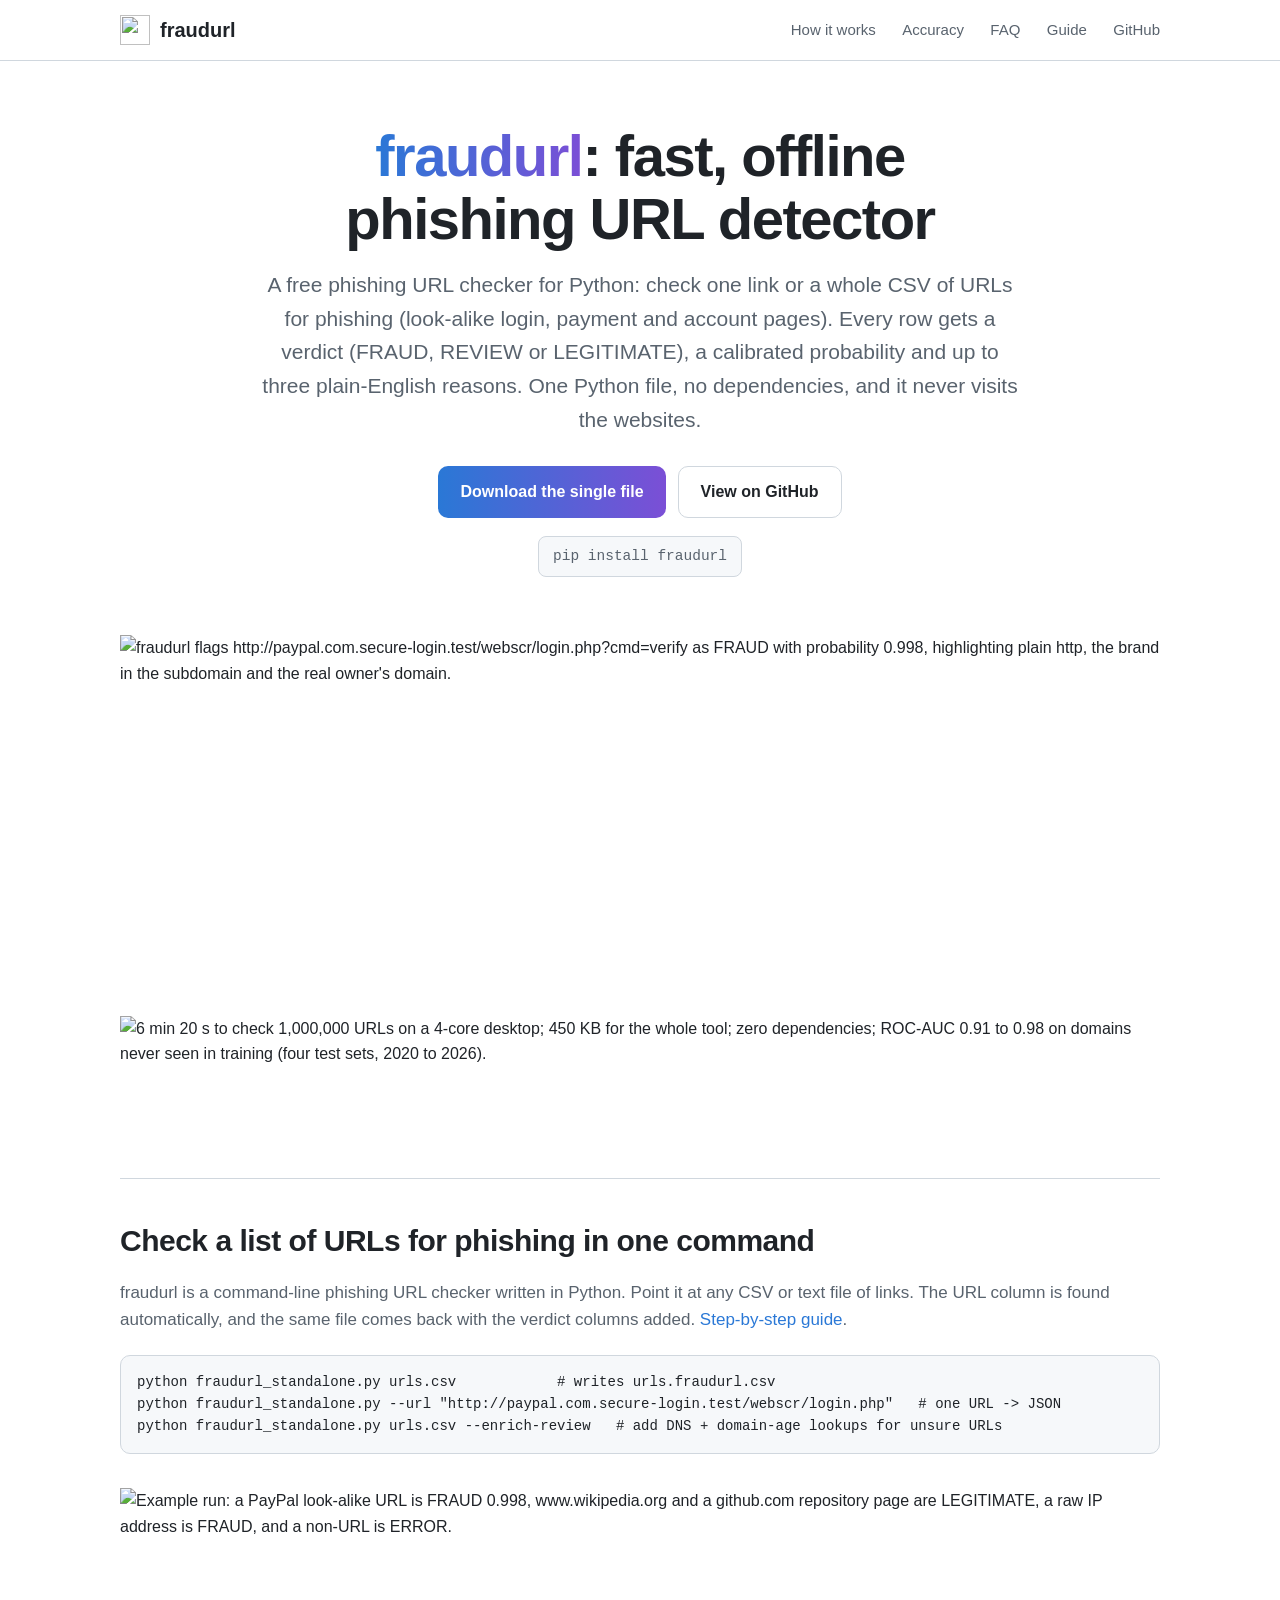
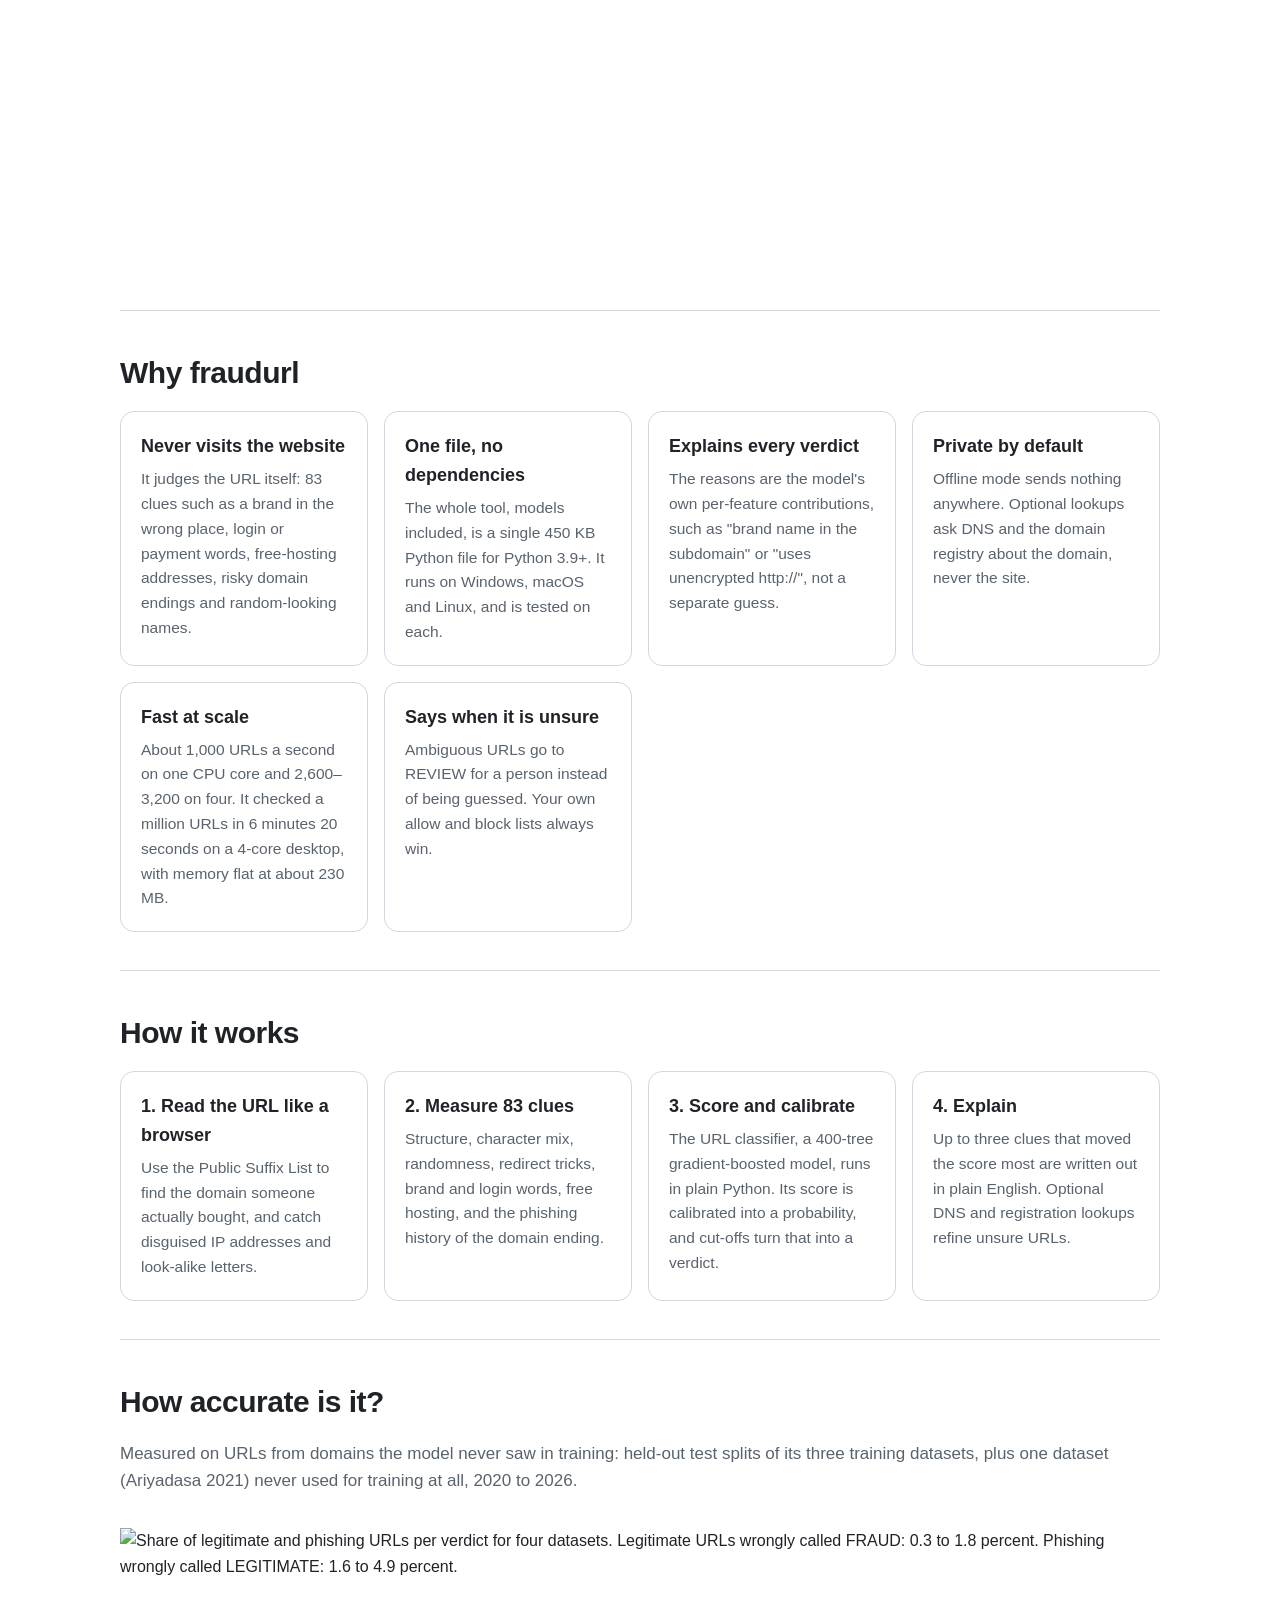
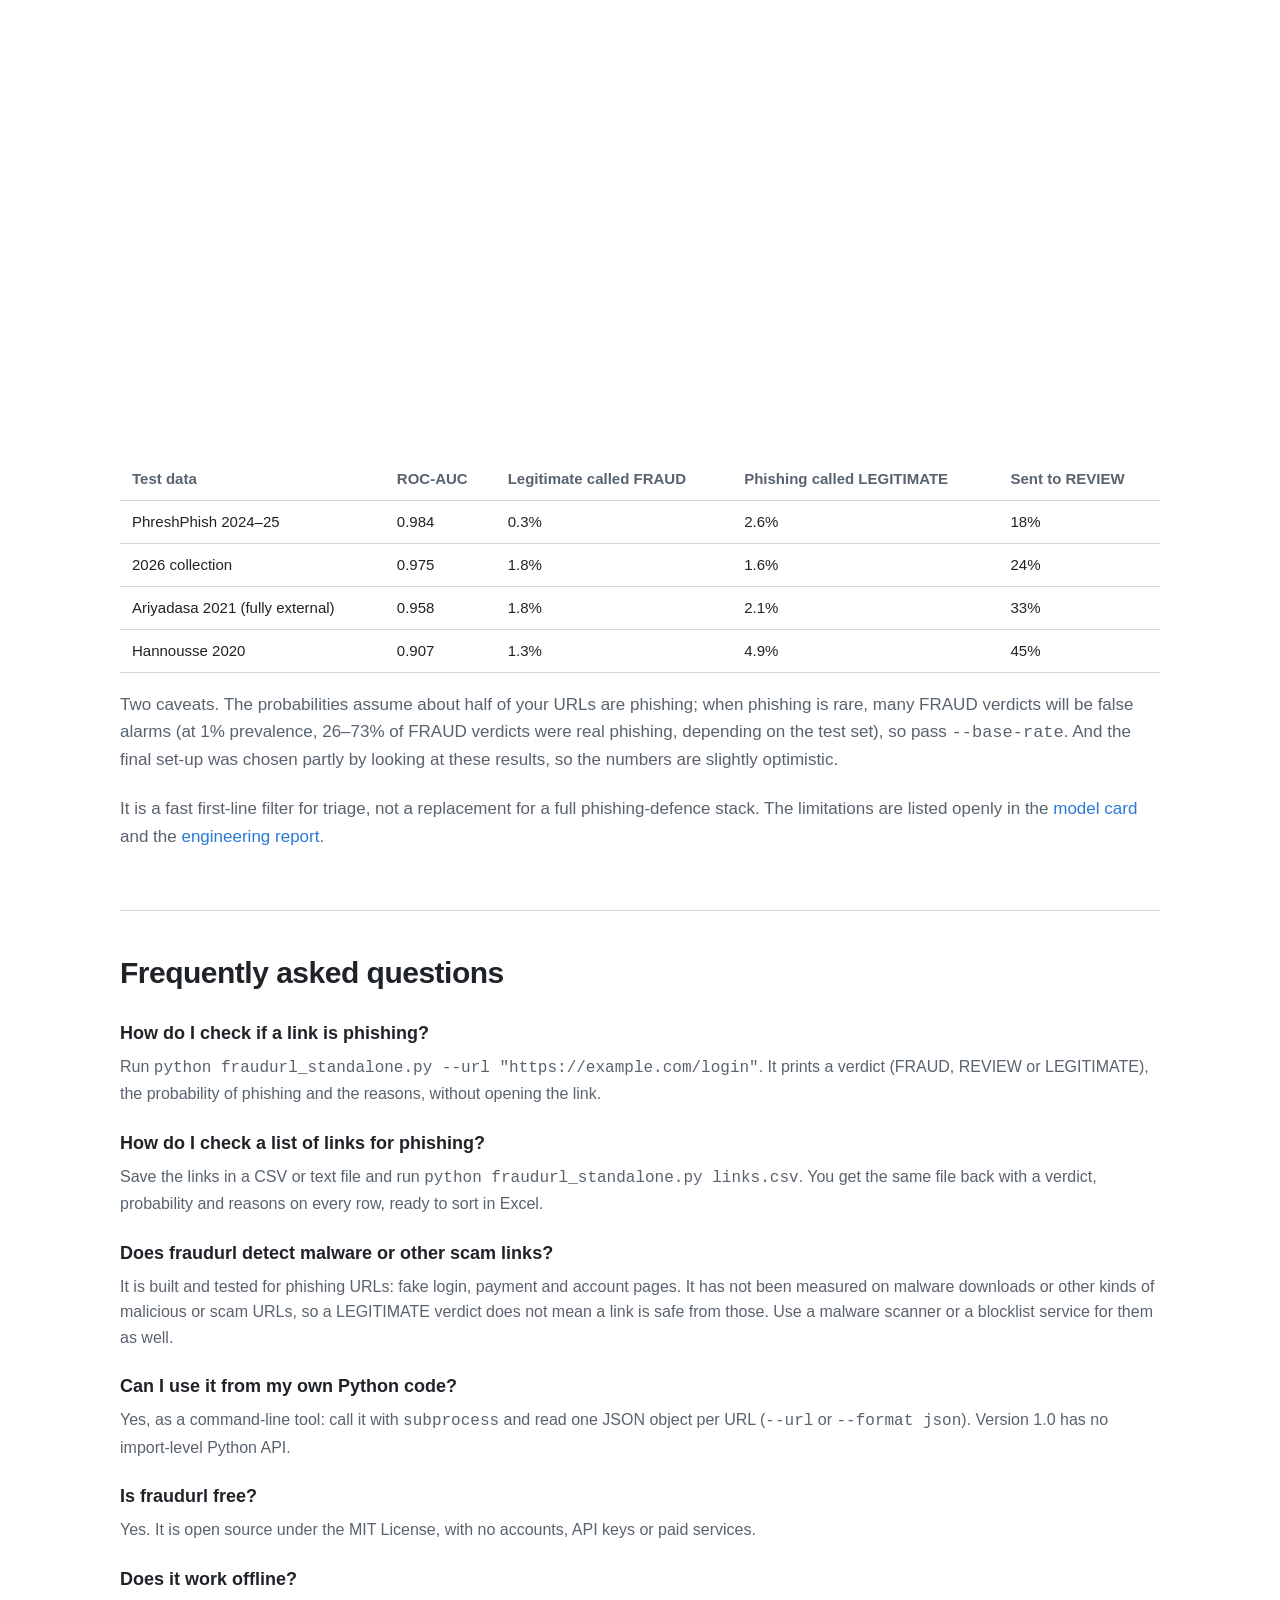
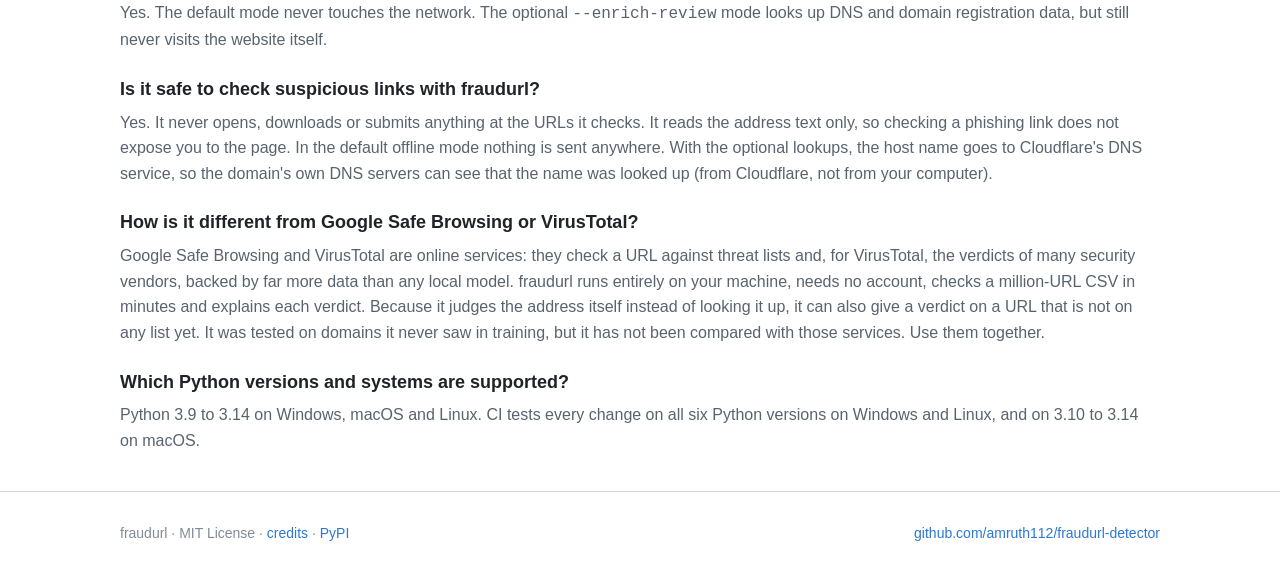
==== commit 340836ff: "Install from PyPI: pip install fraudurl fraudurl 1.0.1 is on PyPI (same files as the GitHub release)" ====
--- a/site/index.html
+++ b/site/index.html
@@ -44,10 +44,11 @@
       "description": "Fast, offline phishing URL detector. Checks a single URL or a CSV list of URLs for phishing and returns a verdict (FRAUD, REVIEW or LEGITIMATE), a calibrated probability and plain-English reasons.",
       "applicationCategory": "SecurityApplication",
       "operatingSystem": "Windows, macOS, Linux",
-      "softwareVersion": "1.0.0",
+      "softwareVersion": "1.0.1",
       "softwareRequirements": "Python 3.9 or later",
       "fileSize": "450 KB",
       "datePublished": "2026-09-28",
+      "dateModified": "2026-09-29",
       "inLanguage": "en",
       "license": "https://spdx.org/licenses/MIT.html",
       "isAccessibleForFree": true,
@@ -60,7 +61,7 @@
       "image": "https://amruth112.github.io/fraudurl-detector/assets/social-preview.png",
       "screenshot": "https://amruth112.github.io/fraudurl-detector/assets/social-preview.png",
       "downloadUrl": "https://github.com/amruth112/fraudurl-detector/releases/latest/download/fraudurl_standalone.py",
-      "installUrl": "https://github.com/amruth112/fraudurl-detector#quick-start",
+      "installUrl": "https://pypi.org/project/fraudurl/",
       "releaseNotes": "https://github.com/amruth112/fraudurl-detector/blob/main/CHANGELOG.md",
       "softwareHelp": {
         "@type": "CreativeWork",
@@ -91,8 +92,9 @@
       "codeRepository": "https://github.com/amruth112/fraudurl-detector",
       "programmingLanguage": "Python",
       "runtimePlatform": "Python 3.9+",
-      "version": "1.0.0",
+      "version": "1.0.1",
       "datePublished": "2026-09-28",
+      "dateModified": "2026-09-29",
       "license": "https://spdx.org/licenses/MIT.html",
       "author": {
         "@type": "Person",
@@ -137,7 +139,7 @@
       <a class="btn primary" href="https://github.com/amruth112/fraudurl-detector/releases/latest/download/fraudurl_standalone.py">Download the single file</a>
       <a class="btn" href="https://github.com/amruth112/fraudurl-detector">View on GitHub</a>
     </div>
-    <span class="install">pip install git+https://github.com/amruth112/fraudurl-detector</span>
+    <span class="install">pip install fraudurl</span>
   </div>
 
   <figure>
@@ -285,7 +287,7 @@
 
 <footer>
   <div class="wrap">
-    <span>fraudurl · MIT License · <a href="https://github.com/amruth112/fraudurl-detector/blob/main/NOTICE.md">credits</a></span>
+    <span>fraudurl · MIT License · <a href="https://github.com/amruth112/fraudurl-detector/blob/main/NOTICE.md">credits</a> · <a href="https://pypi.org/project/fraudurl/">PyPI</a></span>
     <span><a href="https://github.com/amruth112/fraudurl-detector">github.com/amruth112/fraudurl-detector</a></span>
   </div>
 </footer>
